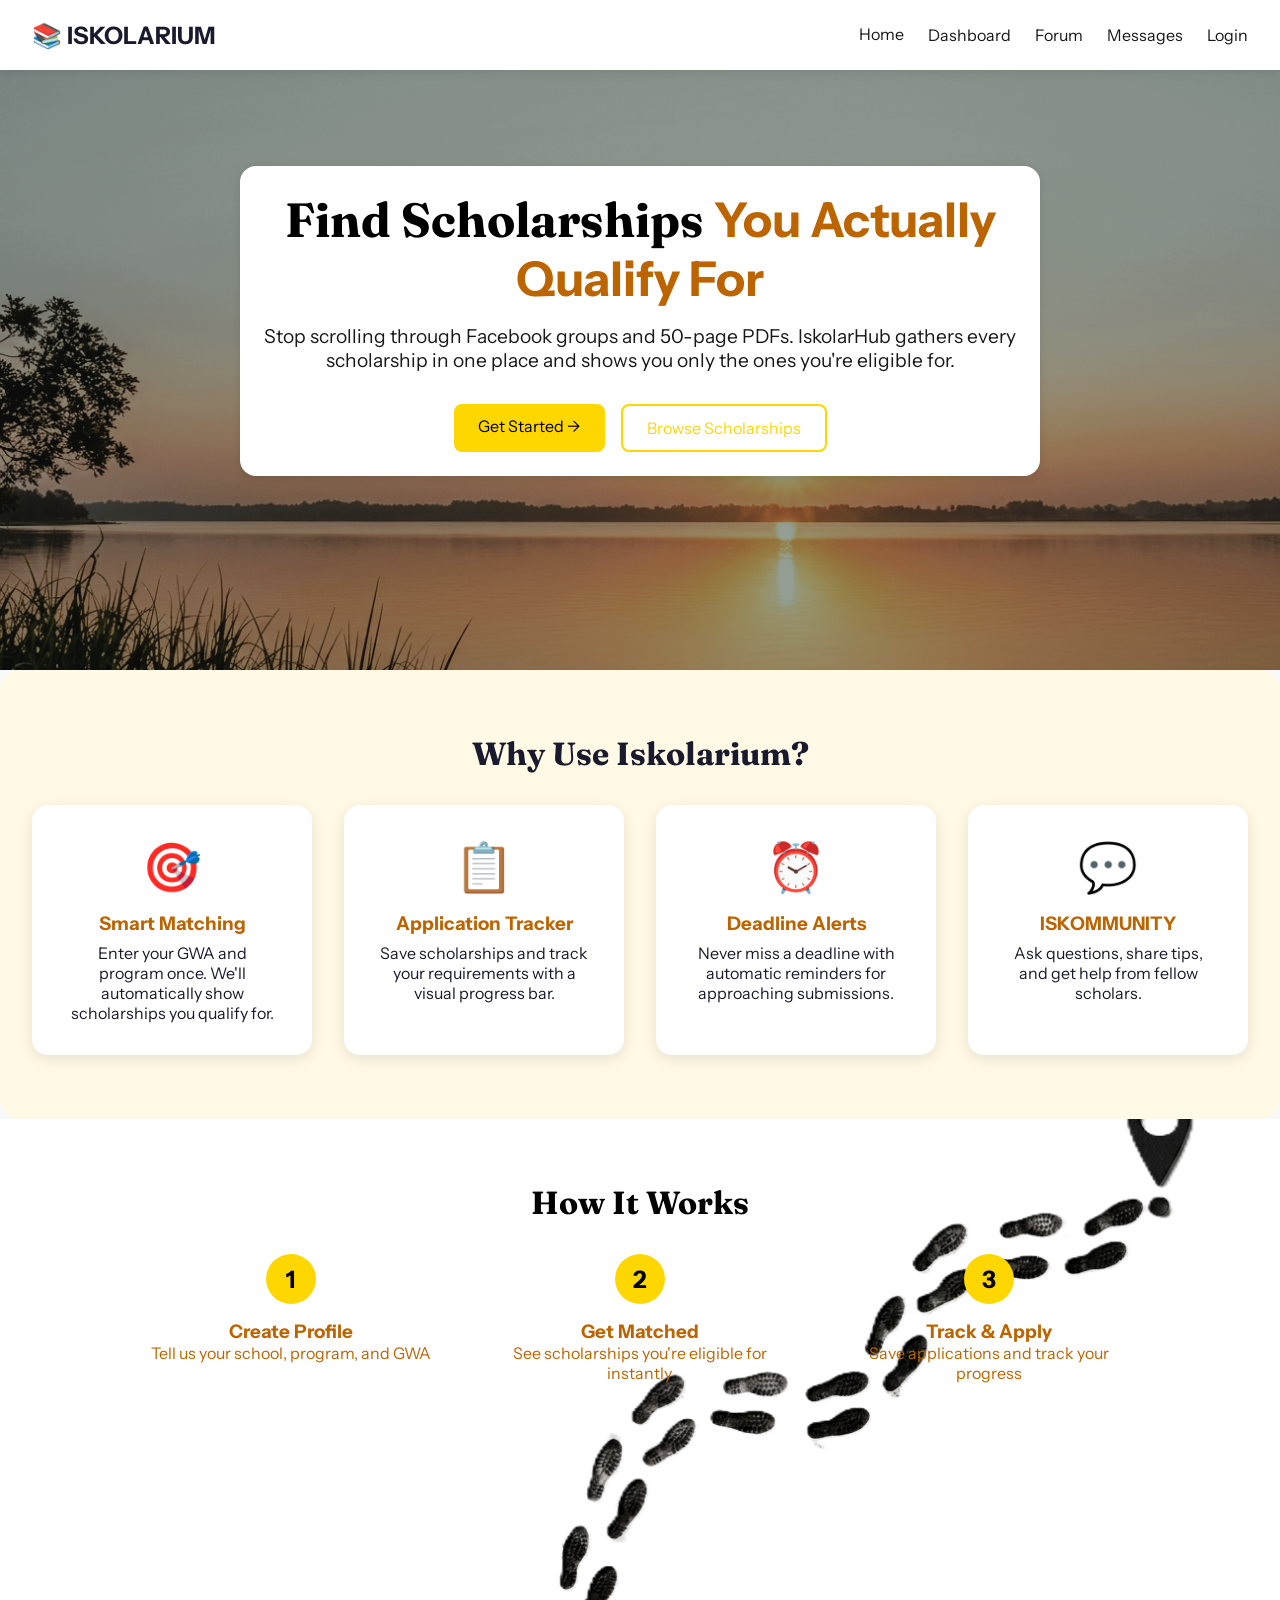
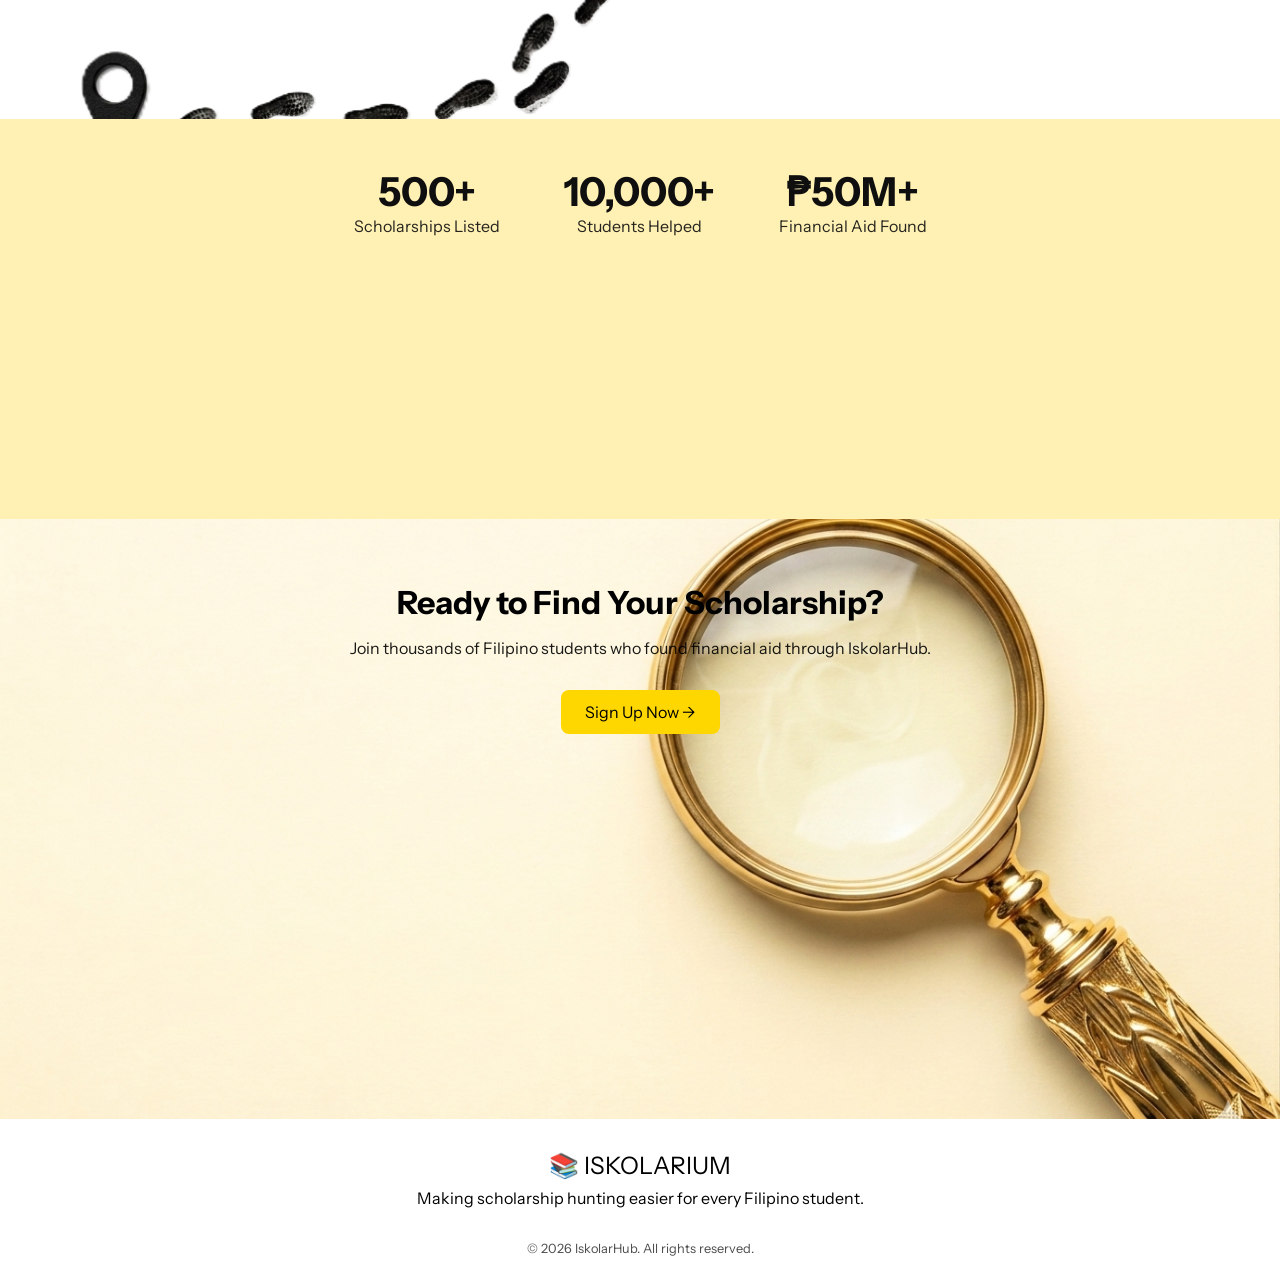
==== index.html @ cd7c4dad "Ready for production" ====
<!DOCTYPE html>
<html lang="en">


<head>
    <meta charset="UTF-8">
    <meta name="viewport" content="width=device-width, initial-scale=1.0, viewport-fit=cover">
    <title>IskolarHub - Find Scholarships You Qualify For</title>
    <link href="https://fonts.googleapis.com/css2?family=Instrument+Sans:wght@400;500;600;700&display=swap" rel="stylesheet">
    <link href="https://fonts.googleapis.com/css2?family=Fraunces:opsz,wght@9..144,400;9..144,700&display=swap" rel="stylesheet">
    <link rel="stylesheet" href="style.css">
    <script src="script.js"></script>
</head>
<body>
    <nav>
        <div class="logo">📚 ISKOLARIUM</div>
        <div class="nav-links">
            <a href="index.html" class="active">Home</a>
            <a href="dashboard.html">Dashboard</a>
            <a href="forum.html">Forum</a>
            <a href="messages.html">Messages</a>
            <a href="login.html" id="loginNavLink">Login</a>
            <span id="userWelcome" style="display:none;"></span>
            <button id="logoutBtn" onclick="logout()" style="display:none;" class="nav-btn">Logout</button>
        </div>
    </nav>

    <!-- Hero Section -->
    <section class="hero">
        <div class="hero-content">
            <h1>Find Scholarships <span class="highlight">You Actually Qualify For</span></h1>
            <p>Stop scrolling through Facebook groups and 50-page PDFs. IskolarHub gathers every scholarship in one place and shows you only the ones you're eligible for.</p>
            <div class="hero-buttons">
                <a href="register.html" class="btn-primary">Get Started →</a>
                <a href="scholarships.html" class="btn-secondary">Browse Scholarships</a>
            </div>
        </div>
    </section>

    <!-- Features Section -->
    <section class="features">
        <h2>Why Use Iskolarium?</h2>
        <div class="features-grid">
            <div class="feature-card">
                <div class="feature-icon">🎯</div>
                <h3>Smart Matching</h3>
                <p>Enter your GWA and program once. We'll automatically show scholarships you qualify for.</p>
            </div>
            <div class="feature-card">
                <div class="feature-icon">📋</div>
                <h3>Application Tracker</h3>
                <p>Save scholarships and track your requirements with a visual progress bar.</p>
            </div>
            <div class="feature-card">
                <div class="feature-icon">⏰</div>
                <h3>Deadline Alerts</h3>
                <p>Never miss a deadline with automatic reminders for approaching submissions.</p>
            </div>
            <div class="feature-card">
                <div class="feature-icon">💬</div>
                <h3>ISKOMMUNITY</h3>
                <p>Ask questions, share tips, and get help from fellow scholars.</p>
            </div>
        </div>
    </section>

    <!-- How It Works -->
    <section class="how-it-works">
        <h2>How It Works</h2>
        <div class="steps">
            <div class="step">
                <div class="step-number">1</div>
                <h3>Create Profile</h3>
                <p>Tell us your school, program, and GWA</p>
            </div>
            <div class="step">
                <div class="step-number">2</div>
                <h3>Get Matched</h3>
                <p>See scholarships you're eligible for instantly</p>
            </div>
            <div class="step">
                <div class="step-number">3</div>
                <h3>Track & Apply</h3>
                <p>Save applications and track your progress</p>
            </div>
        </div>
    </section>

    <!-- Stats Section -->
    <section class="stats">
        <div class="stats-grid">
            <div class="stat">
                <div class="stat-number">500+</div>
                <div class="stat-label">Scholarships Listed</div>
            </div>
            <div class="stat">
                <div class="stat-number">10,000+</div>
                <div class="stat-label">Students Helped</div>
            </div>
            <div class="stat">
                <div class="stat-number">₱50M+</div>
                <div class="stat-label">Financial Aid Found</div>
            </div>
        </div>
    </section>

    <!-- CTA Section -->
    <section class="cta">
        <h2>Ready to Find Your Scholarship?</h2>
        <p>Join thousands of Filipino students who found financial aid through IskolarHub.</p>
        <a href="register.html" class="btn-primary">Sign Up Now →</a>
    </section>

    <footer>
        <div class="footer-content">
            <div class="footer-logo">📚 ISKOLARIUM</div>
            <p>Making scholarship hunting easier for every Filipino student.</p>
        </div>
        <div class="footer-bottom">
            <p>&copy; 2026 IskolarHub. All rights reserved.</p>
        </div>
    </footer>

    <script>
        // Check login status when page loads
        window.onload = function() {
            checkLoginStatusOnPage();
        }
    </script>
    <script src="script.js"></script>
</body>
</html>
---- style.css ----
/*============ initialization=================*/
* {
    font-family: 'Instrument Sans', sans-serif;
}


/* ============================================================
   MOBILE FIXES - 
   ============================================================ */

/* Fix viewport and overflow issues */
html, body {
    width: 100%;
    overflow-x: hidden;
    position: relative;
}

body {
    margin: 0;
    padding: 0;
    min-height: 100vh;
}

/* Prevent horizontal scroll on all elements */
* {
    max-width: 100%;
    box-sizing: border-box;
}

/* Make containers responsive */
.container {
    width: 100%;
    max-width: 1200px;
    margin: 0 auto;
    padding: 0 1rem;
    overflow-x: hidden;
}

/* Make all images responsive */
img, picture, video, canvas, svg {
    display: block;
    max-width: 100%;
    height: auto;
}

/* Mobile navigation fixes */
@media (max-width: 768px) {
    nav {
        flex-direction: column;
        padding: 0.75rem;
        gap: 0.5rem;
    }
    
    .nav-links {
        flex-wrap: wrap;
        justify-content: center;
        gap: 0.75rem;
    }
    
    .nav-links a {
        font-size: 0.9rem;
        padding: 0.4rem 0.6rem;
    }
    
    .hero h1 {
        font-size: 1.8rem;
    }
    
    .hero p {
        font-size: 1rem;
    }
    
    .hero-buttons {
        flex-direction: column;
        gap: 0.75rem;
    }
    
    .hero-buttons a {
        width: 100%;
        text-align: center;
    }
    
    .features-grid {
        grid-template-columns: 1fr;
    }
    
    .steps {
        flex-direction: column;
        align-items: center;
    }
    
    .stats-grid {
        flex-direction: column;
        gap: 1.5rem;
    }
    
    .filter-card input {
        width: 100%;
        margin-right: 0;
    }
    
    .scholarship-card {
        flex-direction: column;
        text-align: center;
    }
    
    .save-btn {
        width: 100%;
        margin-top: 0.5rem;
    }
    
    /* Forum mobile fixes */
    .post-options {
        flex-direction: column;
        align-items: flex-start;
        gap: 0.5rem;
    }
    
    .forum-filter {
        justify-content: center;
    }
    
    /* Messages mobile fixes */
    .messages-container {
        flex-direction: column;
    }
    
    .conversations-sidebar {
        width: 100%;
        border-right: none;
        border-bottom: 1px solid #e0e0e0;
    }
    
    .message {
        max-width: 85%;
    }
    
    /* Dashboard mobile fixes */
    .summary-stats {
        grid-template-columns: 1fr;
    }
    
    .dashboard-header {
        flex-direction: column;
        gap: 0.5rem;
        text-align: center;
    }
    
    /* Modal mobile fixes */
    .modal-content {
        width: 95%;
        margin: 1rem;
    }
}

/* Touch-friendly button sizes */
button, 
.btn-primary, 
.btn-secondary,
.save-btn,
.send-btn,
.nav-btn,
.upvote-btn,
.resolve-btn {
    min-height: 44px;
    touch-action: manipulation;
}

/*===================================================*/
* {
    margin: 0;
    padding: 0;
    box-sizing: border-box;
}

body {
    font-family: -apple-system, BlinkMacSystemFont, 'Segoe UI', Roboto, system-ui, sans-serif;
    background: #f8f9fa;
    color: #1a1a2e;
}

/* ============================================================
   NAVIGATION
   ============================================================ */
nav {
    background: #FFFFFF;
    color: #1a1a2e;
    padding: 1rem 2rem;
    display: flex;
    justify-content: space-between;
    align-items: center;
    position: sticky;
    top: 0;
    z-index: 100;
    box-shadow: 0 2px 10px rgba(0,0,0,0.1);
}

.logo {
    font-size: 1.5rem;
    font-weight: bold;
}

.nav-links {
    display: flex;
    align-items: center;
    gap: 1.5rem;
}

.nav-links a {
    color: rgb(23, 23, 23);
    text-decoration: none;
    padding: 0.5rem 0;
    transition: opacity 0.3s;
}

.nav-links a:hover {
    opacity: 0.8;
}

.nav-links a.active {
    border-bottom: 2px solid white;
}

.nav-btn {
    background: rgba(255,255,255,0.2);
    border: none;
    color: white;
    padding: 0.5rem 1rem;
    border-radius: 8px;
    cursor: pointer;
    font-size: 0.9rem;
}

.nav-btn:hover {
    background: rgba(255,255,255,0.3);
}

#userWelcome {
    color: #ffd700;
    font-size: 0.9rem;
}

/* ============================================================
   BUTTONS
   ============================================================ */
.btn-primary {
    background: #FFD700;
    color: #000000;
    border: none;
    padding: 0.75rem 1.5rem;
    border-radius: 8px;
    font-size: 1rem;
    cursor: pointer;
    text-decoration: none;
    display: inline-block;
    transition: background 0.3s;
}

.btn-primary:hover {
    background: #FFD700;
}

.btn-secondary {
    background: transparent;
    color: #FFD700;
    border: 2px solid #FFD700;
    padding: 0.75rem 1.5rem;
    border-radius: 8px;
    font-size: 1rem;
    cursor: pointer;
    text-decoration: none;
    display: inline-block;
    transition: all 0.3s;
}

.btn-secondary:hover {
    background: #FFD700;
    color: white;
}

/* ============================================================
   HERO SECTION
   ============================================================ */
.hero {
    background-image: url('image/Background_sun.png');
    background-size: cover;
    background-position: center;
    background-repeat: no-repeat;
    color: rgb(0, 0, 0);
    min-height: 600px;  
    padding: 6rem 4rem;
    text-align: center;
}

.hero-content {
    background: white;        
    padding: 1.5rem;          
    border-radius: 16px;      
    box-shadow: 0 2px 8px rgba(0,0,0,0.1);  
    max-width: 800px;
    margin: 0 auto;
}

.hero h1 {
    font-size: 3rem;
    margin-bottom: 1rem;
    font-family: 'Fraunces';
}

.hero .highlight {
    color: #bc6400;
}

.hero p {
    font-size: 1.2rem;
    opacity: 0.9;
    margin-bottom: 2rem;
}

.hero-buttons {
    display: flex;
    gap: 1rem;
    justify-content: center;
}

/* ============================================================
   FEATURES SECTION
   ============================================================ */
.features {
    background: #FFF9E6;
    border-radius: 20px;
    padding: 4rem 2rem;
    min-height: 400px;
    margin: 0 auto;
    text-align: center;
}

.features h2 {
    font-size: 2rem;
    font-family: 'Fraunces';
    margin-bottom: 2rem;
    color: #1a1a2e;
}

.features-grid {
    display: grid;
    grid-template-columns: repeat(auto-fit, minmax(250px, 1fr));
    gap: 2rem;
}

.feature-card {
    background: white;
    padding: 2rem;
    border-radius: 16px;
    box-shadow: 0 4px 15px rgba(0,0,0,0.1);
    transition: transform 0.3s;
}

.feature-card:hover {
    transform: translateY(-5px);
}

.feature-icon {
    font-size: 3rem;
    margin-bottom: 1rem;
}

.feature-card h3 {
    margin-bottom: 0.5rem;
    color: #bc6400;
}

/* ============================================================
   HOW IT WORKS
   ============================================================ */
.how-it-works {
    background-image: url('image/footstep_background.png');
    background-size: cover;
    background-position: center;
    background-repeat: no-repeat;
    color: rgb(0, 0, 0);
    padding: 4rem 2rem;
    min-height: 600px;
    text-align: center;
}

.how-it-works h2 {
    font-size: 2rem;
    margin-bottom: 2rem;
    font-family: 'Fraunces';
}

.how-it-works h3, .how-it-works p {
    color: #bc6400;
}

.steps {
    display: flex;
    justify-content: center;
    gap: 3rem;
    flex-wrap: wrap;
    max-width: 1000px;
    margin: 0 auto;
}

.step {
    text-align: center;
    flex: 1;
    min-width: 200px;
}

.step-number {
    background: #FFD700;
    color: rgb(0, 0, 0);
    width: 50px;
    height: 50px;
    border-radius: 50%;
    display: flex;
    align-items: center;
    justify-content: center;
    font-size: 1.5rem;
    font-weight: bold;
    margin: 0 auto 1rem;
}

/* ============================================================
   STATS SECTION
   ============================================================ */
.stats {
    background: #FFF0B3;
    color: rgb(15, 15, 15);
    min-height: 400px;
    padding: 3rem 2rem;
}

.stats-grid {
    display: flex;
    justify-content: center;
    gap: 4rem;
    flex-wrap: wrap;
    max-width: 1000px;
    margin: 0 auto;
}

.stat {
    text-align: center;
}

.stat-number {
    font-size: 2.5rem;
    font-weight: bold;
}

.stat-label {
    opacity: 0.9;
}

/* ============================================================
   CTA SECTION
   ============================================================ */
.cta {
    background-image: url('image/magnifying_glass_background.png');
    background-size: cover;
    background-position: center;
    background-repeat: no-repeat;
    color: rgb(0, 0, 0);
    min-height: 600px;
    padding: 4rem 2rem;
    text-align: center;
}

.cta h2 {
    font-size: 2rem;
    margin-bottom: 1rem;
}

.cta p {
    margin-bottom: 2rem;
    opacity: 0.9;
}

/* ============================================================
   FOOTER
   ============================================================ */
footer {
    background: #ffffff;
    color: rgb(0, 0, 0);
    padding: 2rem;
    text-align: center;
}

.footer-logo {
    font-size: 1.5rem;
    margin-bottom: 0.5rem;
}

.footer-bottom {
    margin-top: 1rem;
    padding-top: 1rem;
    border-top: 1px solid rgba(255,255,255,0.1);
    font-size: 0.8rem;
    opacity: 0.7;
}

/* ============================================================
   CONTAINER & PAGE HEADER
   ============================================================ */
.container {
    max-width: 1200px;
    margin: 2rem auto;
    padding: 0 1rem;
}

.page-header {
    text-align: center;
    margin-bottom: 2rem;
}

.page-header h1 {
    color: #bc6400;
    font-size: 2rem;
}

/* ============================================================
   DASHBOARD STYLES
   ============================================================ */
body#dashboard-page {
    background: #FFF0B3;
    background: linear-gradient(160deg,rgba(255, 240, 179, 1) 0%, rgba(255, 240, 179, 1) 33%, rgba(255, 249, 230, 1) 66%, rgba(255, 255, 255, 1) 100%);
    background-size: cover;
    background-position: center;
    background-attachment: fixed;
}
.summary-stats {
    display: grid;
    grid-template-columns: repeat(auto-fit, minmax(200px, 1fr));
    gap: 1.5rem;
    margin-bottom: 2rem;
}

.summary-card {
    background: white;
    padding: 1.5rem;
    border-radius: 16px;
    text-align: center;
    box-shadow: 0 2px 8px rgba(0,0,0,0.1);
}

.summary-number {
    font-size: 2rem;
    font-weight: bold;
    color: #bc6400;
}

.summary-label {
    color: #666;
    margin-top: 0.5rem;
}

.dashboard-card {
    background: white;
    padding: 1.5rem;
    border-radius: 16px;
    margin-bottom: 1rem;
    box-shadow: 0 2px 8px rgba(0,0,0,0.1);
}

.dashboard-header {
    display: flex;
    justify-content: space-between;
    align-items: center;
    margin-bottom: 1rem;
}

.dashboard-title {
    font-size: 1.2rem;
    color: #1a1a2e;
}

.dashboard-status {
    padding: 0.25rem 0.75rem;
    border-radius: 20px;
    font-size: 0.8rem;
}

.status-progress {
    background: #fff3cd;
    color: #856404;
}

.status-completed {
    background: #d4edda;
    color: #155724;
}

.progress-bar {
    background: #e0e0e0;
    border-radius: 10px;
    height: 20px;
    overflow: hidden;
    margin: 1rem 0;
}

.progress-fill {
    background: #bc6400;
    height: 100%;
    width: 0%;
    transition: width 0.3s;
    border-radius: 10px;
}

.checklist {
    margin-top: 1rem;
}

.checklist-item {
    padding: 0.75rem;
    margin: 0.5rem 0;
    background: #f8f9fa;
    border-radius: 8px;
    display: flex;
    align-items: center;
    gap: 0.75rem;
}

.checklist-item input {
    width: 20px;
    height: 20px;
    cursor: pointer;
}

.checklist-item label {
    cursor: pointer;
    flex: 1;
}

.checklist-item.completed label {
    text-decoration: line-through;
    color: #888;
}

.empty-state {
    text-align: center;
    padding: 4rem;
    background: white;
    border-radius: 16px;
}

.empty-icon {
    font-size: 4rem;
    margin-bottom: 1rem;
}

/* ============================================================
   FORUM STYLES
   ============================================================ */
body#forum-page {
    background: #FFF0B3;
    background: linear-gradient(160deg,rgba(255, 240, 179, 1) 0%, rgba(255, 240, 179, 1) 33%, rgba(255, 249, 230, 1) 66%, rgba(255, 255, 255, 1) 100%);
    background-size: cover;
    background-position: center;
    background-attachment: fixed;
}

   .create-post-card {
    background: white;
    padding: 1.5rem;
    border-radius: 16px;
    margin-bottom: 2rem;
    box-shadow: 0 2px 8px rgba(0,0,0,0.1);
}

.create-post-card textarea {
    width: 100%;
    padding: 1rem;
    border: 1px solid #ddd;
    border-radius: 12px;
    font-family: inherit;
    resize: vertical;
    margin-bottom: 1rem;
}

.post-options {
    display: flex;
    justify-content: space-between;
    align-items: center;
}

.checkbox-label {
    display: flex;
    align-items: center;
    gap: 0.5rem;
    cursor: pointer;
}

.forum-filter {
    display: flex;
    gap: 0.5rem;
    margin-bottom: 1.5rem;
    flex-wrap: wrap;
}

.forum-filter button {
    padding: 0.5rem 1rem;
    border: none;
    border-radius: 20px;
    cursor: pointer;
    background: #e0e0e0;
    transition: all 0.3s;
}

.forum-filter .filter-active {
    background: #bc6400;
    color: white;
}

.post-card {
    background: white;
    padding: 1.5rem;
    border-radius: 16px;
    margin-bottom: 1rem;
    box-shadow: 0 1px 4px rgba(0,0,0,0.1);
}

.post-header {
    display: flex;
    justify-content: space-between;
    align-items: center;
    margin-bottom: 1rem;
}

.post-author {
    display: flex;
    align-items: center;
    gap: 0.5rem;
}

.post-author.anonymous {
    color: #888;
    font-style: italic;
}

.post-badge {
    padding: 0.2rem 0.5rem;
    border-radius: 12px;
    font-size: 0.7rem;
    background: #27ae60;
    color: white;
}

.post-content {
    margin-bottom: 1rem;
    line-height: 1.5;
}

.post-actions {
    display: flex;
    gap: 1rem;
    align-items: center;
}

.upvote-btn {
    background: none;
    border: none;
    cursor: pointer;
    font-size: 1rem;
    padding: 0.25rem 0.5rem;
    border-radius: 20px;
    transition: background 0.3s;
}

.upvote-btn:hover {
    background: #f0f0f0;
}

.resolve-btn {
    background: #27ae60;
    color: white;
    border: none;
    padding: 0.25rem 0.75rem;
    border-radius: 20px;
    cursor: pointer;
}

.resolved-badge {
    color: #27ae60;
    font-size: 0.8rem;
}

.comments-section {
    margin-top: 1rem;
    padding-top: 1rem;
    border-top: 1px solid #eee;
}

.comment {
    padding: 0.75rem;
    background: #f8f9fa;
    border-radius: 8px;
    margin-top: 0.5rem;
}

.comment-header {
    font-size: 0.8rem;
    color: #666;
    margin-bottom: 0.25rem;
}

/* ============================================================
   MESSAGES STYLES
   ============================================================ */
body#messages-page {
    background: #FFF9E6 ;
    background: radial-gradient(circle, rgba(255, 249, 230, 1) 0%, rgba(255, 240, 179, 1) 50%, rgba(255, 239, 174, 1) 57%, rgba(255, 232, 121, 1) 93%, rgba(255, 226, 76, 1) 97%, rgba(255, 215, 0, 1) 100%);
    background-size: cover;
    background-position: center;
    background-attachment: fixed;
}
   .messages-container {
    display: flex;
    gap: 1rem;
    background: white;
    border-radius: 16px;
    overflow: hidden;
    box-shadow: 0 2px 8px rgba(0,0,0,0.1);
    min-height: 500px;
}

.conversations-sidebar {
    width: 300px;
    border-right: 1px solid #e0e0e0;
    background: #f8f9fa;
}

.conversations-header {
    display: flex;
    justify-content: space-between;
    align-items: center;
    padding: 1rem;
    border-bottom: 1px solid #e0e0e0;
}

.new-msg-btn {
    background: #bc6400;
    color: white;
    border: none;
    padding: 0.25rem 0.75rem;
    border-radius: 8px;
    cursor: pointer;
}

.conversations-list {
    max-height: 500px;
    overflow-y: auto;
}

.conversation-item {
    padding: 1rem;
    border-bottom: 1px solid #e0e0e0;
    cursor: pointer;
    transition: background 0.3s;
}

.conversation-item:hover {
    background: #f0f0f0;
}

.conversation-item.active {
    background: #e8e8e8;
}

.conversation-name {
    font-weight: 600;
}

.conversation-preview {
    font-size: 0.8rem;
    color: #666;
    margin-top: 0.25rem;
}

.message-area {
    flex: 1;
    display: flex;
    flex-direction: column;
}

.no-conversation {
    display: flex;
    flex-direction: column;
    align-items: center;
    justify-content: center;
    height: 100%;
    min-height: 400px;
    text-align: center;
    color: #888;
}

.conversation-header {
    padding: 1rem;
    border-bottom: 1px solid #e0e0e0;
    background: #f8f9fa;
}

.messages-list {
    flex: 1;
    padding: 1rem;
    overflow-y: auto;
    max-height: 400px;
    display: flex;
    flex-direction: column;
    gap: 1rem;
}

.message {
    max-width: 70%;
    padding: 0.75rem;
    border-radius: 12px;
}

.message-sent {
    align-self: flex-end;
    background: #8B0000;
    color: white;
}

.message-received {
    align-self: flex-start;
    background: #f0f0f0;
}

.message-anonymous {
    font-size: 0.7rem;
    opacity: 0.7;
    margin-top: 0.25rem;
}

.message-input-area {
    padding: 1rem;
    border-top: 1px solid #e0e0e0;
}

.message-input-area textarea {
    width: 100%;
    padding: 0.75rem;
    border: 1px solid #ddd;
    border-radius: 8px;
    font-family: inherit;
    resize: vertical;
}

.message-options {
    display: flex;
    justify-content: space-between;
    align-items: center;
    margin-top: 0.5rem;
}

.send-btn {
    background: #bc6400;
    color: white;
    border: none;
    padding: 0.5rem 1.5rem;
    border-radius: 8px;
    cursor: pointer;
}

/* ============================================================
   MODAL
   ============================================================ */
.modal {
    position: fixed;
    top: 0;
    left: 0;
    width: 100%;
    height: 100%;
    background: rgba(0,0,0,0.5);
    display: flex;
    align-items: center;
    justify-content: center;
    z-index: 1000;
}

.modal-content {
    background: white;
    border-radius: 16px;
    width: 400px;
    max-width: 90%;
}

.modal-header {
    display: flex;
    justify-content: space-between;
    align-items: center;
    padding: 1rem;
    border-bottom: 1px solid #e0e0e0;
}

.close-btn {
    background: none;
    border: none;
    font-size: 1.5rem;
    cursor: pointer;
}

.modal-body {
    padding: 1rem;
}

.modal-body input {
    width: 100%;
    padding: 0.75rem;
    border: 1px solid #ddd;
    border-radius: 8px;
    margin: 0.5rem 0;
}

.search-results {
    max-height: 200px;
    overflow-y: auto;
}

.search-result-item {
    padding: 0.75rem;
    border-bottom: 1px
}
/* ============================================================
   LOGIN PAGE SPECIFIC STYLES
   ============================================================ */

body#login-page {
    background: #FFF0B3;
    background: linear-gradient(160deg, rgba(255, 240, 179, 1) 0%, rgba(255, 240, 179, 1) 33%, rgba(188, 100, 0, 1) 100%);
    min-height: 100vh;
    display: flex;
    flex-direction: column;
}

/* Make nav transparent for login page */
body#login-page nav {
    background: rgba(255,255,255,0.95);
    backdrop-filter: blur(10px);
    box-shadow: 0 2px 10px rgba(0,0,0,0.05);
}

body#login-page .logo {
    color: #bc6400;
}

body#login-page .nav-links a {
    color: #333;
}

body#login-page .nav-links a:hover {
    color: #bc6400;
}

/* Login wrapper */
.login-wrapper {
    flex: 1;
    display: flex;
    align-items: center;
    justify-content: center;
    padding: 2rem;
}

/* Login Card */
.login-card {
    background: white;
    border-radius: 24px;
    padding: 2.5rem;
    width: 100%;
    max-width: 450px;
    box-shadow: 0 20px 40px rgba(0,0,0,0.15);
    animation: fadeInUp 0.5s ease;
}

@keyframes fadeInUp {
    from {
        opacity: 0;
        transform: translateY(30px);
    }
    to {
        opacity: 1;
        transform: translateY(0);
    }
}

/* Header */
.login-header {
    text-align: center;
    margin-bottom: 2rem;
}

.login-icon {
    font-size: 3rem;
    margin-bottom: 1rem;
}

.login-header h2 {
    color: #1a1a2e;
    font-size: 1.8rem;
    margin-bottom: 0.5rem;
}

.login-header p {
    color: #666;
    font-size: 0.9rem;
}

/* Input Groups */
.input-group {
    margin-bottom: 1.5rem;
}

.input-group label {
    display: block;
    margin-bottom: 0.5rem;
    font-weight: 500;
    color: #333;
}

.input-group input {
    width: 100%;
    padding: 1rem;
    border: 2px solid #e0e0e0;
    border-radius: 12px;
    font-size: 1rem;
    transition: all 0.3s;
    font-family: 'Instrument Sans', sans-serif;
    box-sizing: border-box;
}

.input-group input:focus {
    outline: none;
    border-color: #bc6400;
    box-shadow: 0 0 0 3px rgba(102,126,234,0.1);
}

/* Login Button */
.login-btn {
    width: 100%;
    padding: 1rem;
    background: radial-gradient(circle,rgba(255, 215, 0, 1) 0%, rgba(188, 100, 0, 1) 100%);
    color: white;
    border: none;
    border-radius: 12px;
    font-size: 1rem;
    font-weight: 600;
    cursor: pointer;
    transition: transform 0.2s, box-shadow 0.2s;
}

.login-btn:hover {
    transform: translateY(-2px);
    box-shadow: 0 8px 20px rgba(102,126,234,0.4);
}

/* Register Link */
.register-link {
    text-align: center;
    margin-top: 1.5rem;
    padding-top: 1.5rem;
    border-top: 1px solid #e0e0e0;
}

.register-link a {
    color: #667eea;
    text-decoration: none;
    font-weight: 600;
}

.register-link a:hover {
    text-decoration: underline;
}

/* Mobile Responsive */
@media (max-width: 768px) {
    .login-card {
        padding: 1.5rem;
    }
    
    .login-header h2 {
        font-size: 1.5rem;
    }
    
    .input-group input {
        padding: 0.8rem;
    }
}
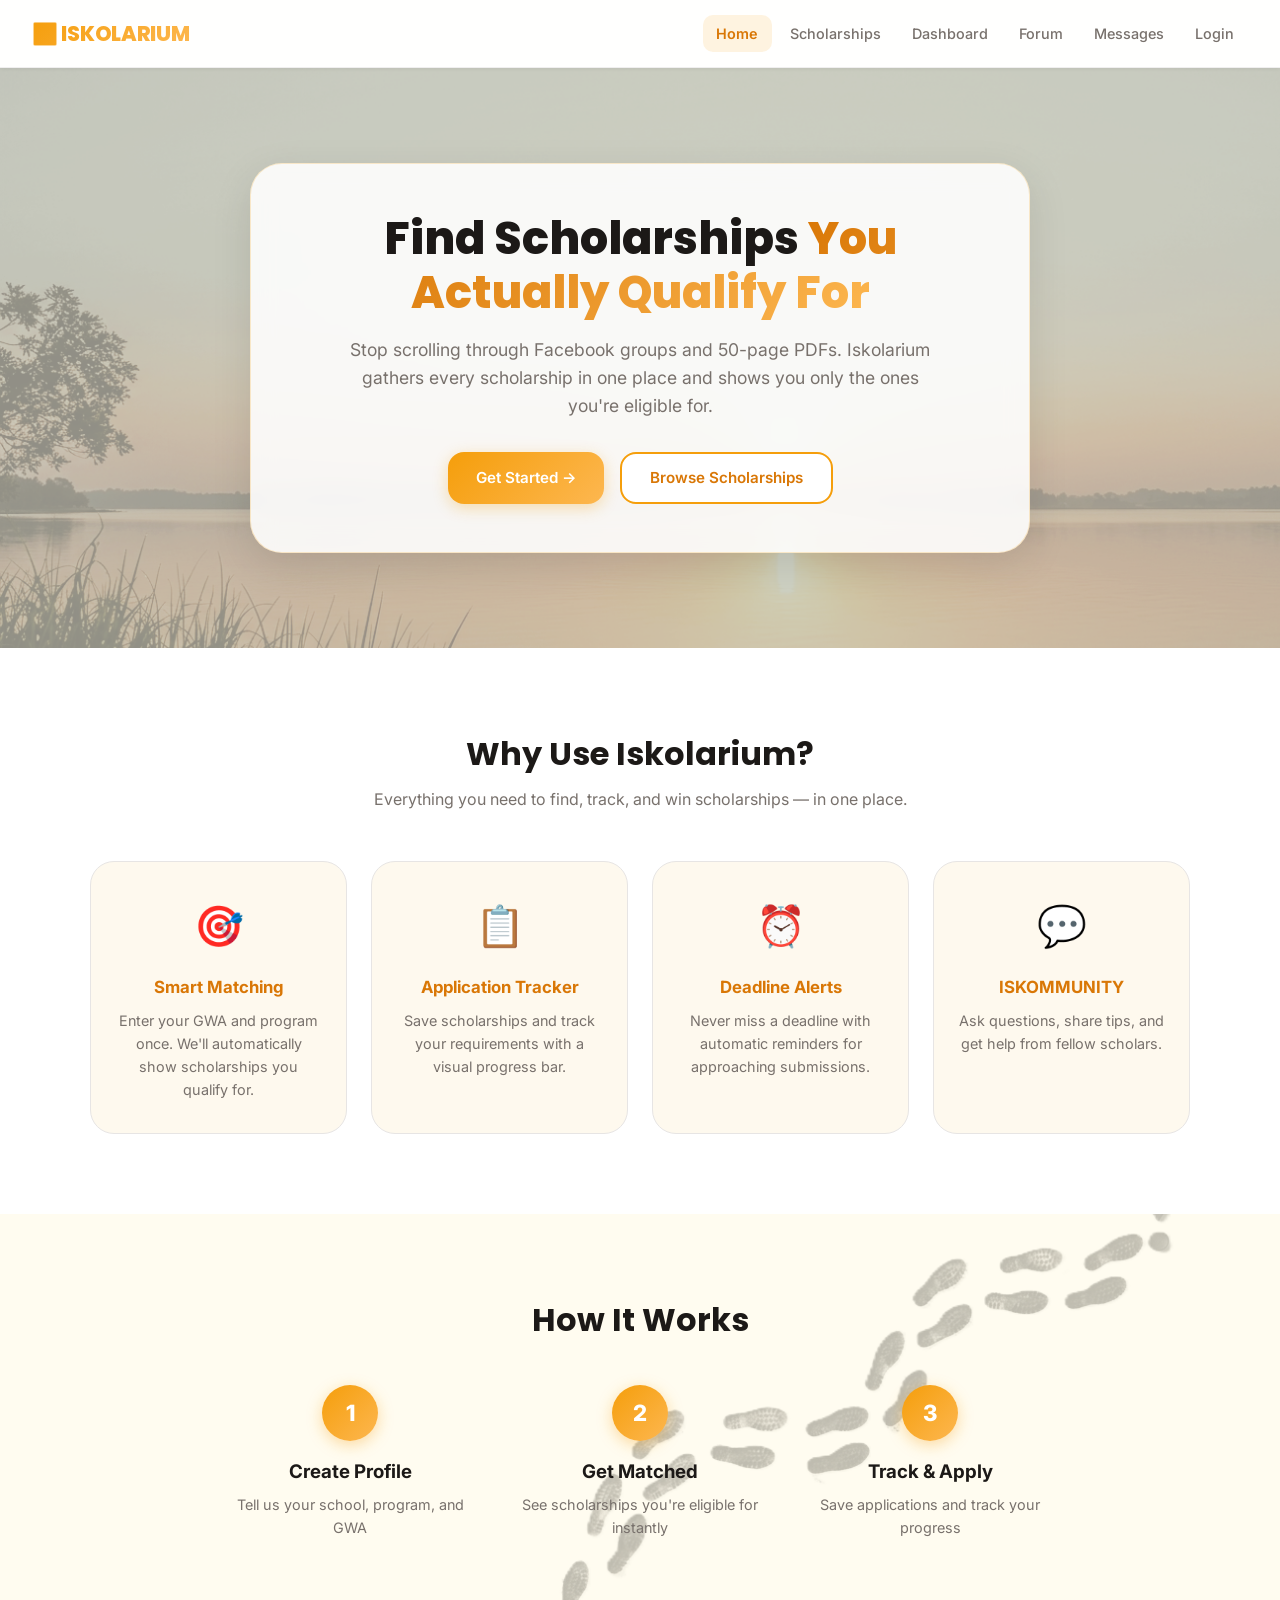
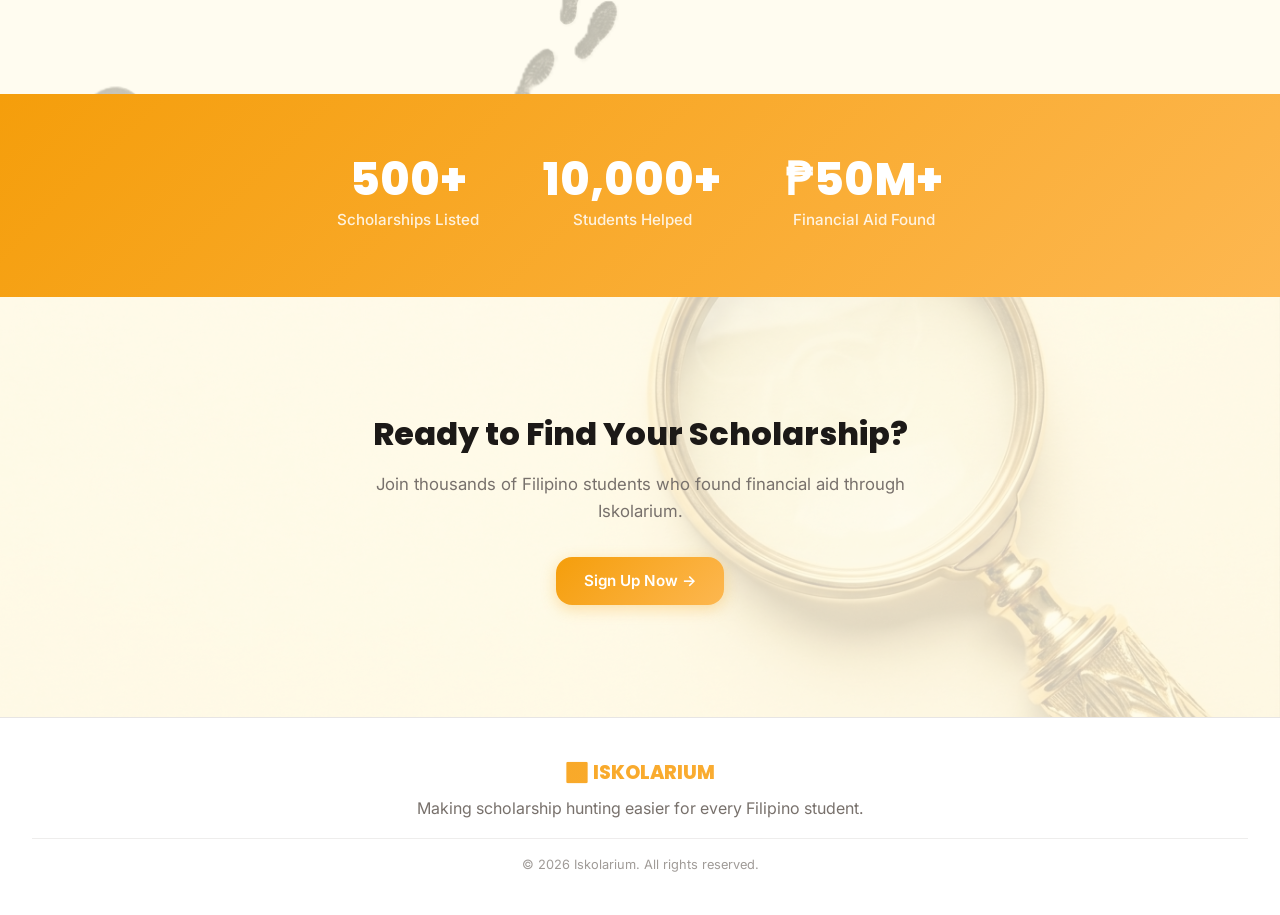
==== commit 94123efd: "revisions only" ====
--- a/index.html
+++ b/index.html
@@ -1,132 +1,131 @@
 <!DOCTYPE html>
 <html lang="en">
-
-
 <head>
-    <meta charset="UTF-8">
-    <meta name="viewport" content="width=device-width, initial-scale=1.0, viewport-fit=cover">
-    <title>IskolarHub - Find Scholarships You Qualify For</title>
-    <link href="https://fonts.googleapis.com/css2?family=Instrument+Sans:wght@400;500;600;700&display=swap" rel="stylesheet">
-    <link href="https://fonts.googleapis.com/css2?family=Fraunces:opsz,wght@9..144,400;9..144,700&display=swap" rel="stylesheet">
-    <link rel="stylesheet" href="style.css">
-    <script src="script.js"></script>
+  <meta charset="UTF-8">
+  <meta name="viewport" content="width=device-width, initial-scale=1.0, viewport-fit=cover">
+  <meta name="description" content="Iskolarium — Find scholarships you actually qualify for. Smart matching for Filipino students.">
+  <title>Iskolarium – Find Scholarships You Qualify For</title>
+  <link rel="preconnect" href="https://fonts.googleapis.com">
+  <link href="https://fonts.googleapis.com/css2?family=Inter:wght@300;400;500;600;700&family=Poppins:wght@600;700;800&display=swap" rel="stylesheet">
+  <link rel="stylesheet" href="style.css">
 </head>
 <body>
-    <nav>
-        <div class="logo">📚 ISKOLARIUM</div>
-        <div class="nav-links">
-            <a href="index.html" class="active">Home</a>
-            <a href="dashboard.html">Dashboard</a>
-            <a href="forum.html">Forum</a>
-            <a href="messages.html">Messages</a>
-            <a href="login.html" id="loginNavLink">Login</a>
-            <span id="userWelcome" style="display:none;"></span>
-            <button id="logoutBtn" onclick="logout()" style="display:none;" class="nav-btn">Logout</button>
-        </div>
-    </nav>
 
-    <!-- Hero Section -->
-    <section class="hero">
-        <div class="hero-content">
-            <h1>Find Scholarships <span class="highlight">You Actually Qualify For</span></h1>
-            <p>Stop scrolling through Facebook groups and 50-page PDFs. IskolarHub gathers every scholarship in one place and shows you only the ones you're eligible for.</p>
-            <div class="hero-buttons">
-                <a href="register.html" class="btn-primary">Get Started →</a>
-                <a href="scholarships.html" class="btn-secondary">Browse Scholarships</a>
-            </div>
-        </div>
-    </section>
+  <!-- NAV -->
+  <nav>
+    <div class="logo">🌅 ISKOLARIUM</div>
+    <div class="nav-links">
+      <a href="index.html" class="active">Home</a>
+      <a href="scholarships.html">Scholarships</a>
+      <a href="dashboard.html">Dashboard</a>
+      <a href="forum.html">Forum</a>
+      <a href="messages.html">Messages</a>
+      <a href="login.html" id="loginNavLink">Login</a>
+      <span id="userWelcome" style="display:none;"></span>
+      <button id="logoutBtn" onclick="logout()" style="display:none;" class="nav-btn">Logout</button>
+    </div>
+  </nav>
 
-    <!-- Features Section -->
-    <section class="features">
-        <h2>Why Use Iskolarium?</h2>
-        <div class="features-grid">
-            <div class="feature-card">
-                <div class="feature-icon">🎯</div>
-                <h3>Smart Matching</h3>
-                <p>Enter your GWA and program once. We'll automatically show scholarships you qualify for.</p>
-            </div>
-            <div class="feature-card">
-                <div class="feature-icon">📋</div>
-                <h3>Application Tracker</h3>
-                <p>Save scholarships and track your requirements with a visual progress bar.</p>
-            </div>
-            <div class="feature-card">
-                <div class="feature-icon">⏰</div>
-                <h3>Deadline Alerts</h3>
-                <p>Never miss a deadline with automatic reminders for approaching submissions.</p>
-            </div>
-            <div class="feature-card">
-                <div class="feature-icon">💬</div>
-                <h3>ISKOMMUNITY</h3>
-                <p>Ask questions, share tips, and get help from fellow scholars.</p>
-            </div>
-        </div>
-    </section>
+  <!-- HERO -->
+  <section class="hero">
+    <div class="hero-content">
+      <h1>Find Scholarships <span class="highlight">You Actually Qualify For</span></h1>
+      <p>Stop scrolling through Facebook groups and 50-page PDFs. Iskolarium gathers every scholarship in one place and shows you only the ones you're eligible for.</p>
+      <div class="hero-buttons">
+        <a href="register.html" class="btn-primary">Get Started →</a>
+        <a href="scholarships.html" class="btn-secondary">Browse Scholarships</a>
+      </div>
+    </div>
+  </section>
 
-    <!-- How It Works -->
-    <section class="how-it-works">
-        <h2>How It Works</h2>
-        <div class="steps">
-            <div class="step">
-                <div class="step-number">1</div>
-                <h3>Create Profile</h3>
-                <p>Tell us your school, program, and GWA</p>
-            </div>
-            <div class="step">
-                <div class="step-number">2</div>
-                <h3>Get Matched</h3>
-                <p>See scholarships you're eligible for instantly</p>
-            </div>
-            <div class="step">
-                <div class="step-number">3</div>
-                <h3>Track & Apply</h3>
-                <p>Save applications and track your progress</p>
-            </div>
-        </div>
-    </section>
+  <!-- FEATURES -->
+  <section class="features">
+    <h2>Why Use Iskolarium?</h2>
+    <p>Everything you need to find, track, and win scholarships — in one place.</p>
+    <div class="features-grid">
+      <div class="feature-card">
+        <span class="feature-icon">🎯</span>
+        <h3>Smart Matching</h3>
+        <p>Enter your GWA and program once. We'll automatically show scholarships you qualify for.</p>
+      </div>
+      <div class="feature-card">
+        <span class="feature-icon">📋</span>
+        <h3>Application Tracker</h3>
+        <p>Save scholarships and track your requirements with a visual progress bar.</p>
+      </div>
+      <div class="feature-card">
+        <span class="feature-icon">⏰</span>
+        <h3>Deadline Alerts</h3>
+        <p>Never miss a deadline with automatic reminders for approaching submissions.</p>
+      </div>
+      <div class="feature-card">
+        <span class="feature-icon">💬</span>
+        <h3>ISKOMMUNITY</h3>
+        <p>Ask questions, share tips, and get help from fellow scholars.</p>
+      </div>
+    </div>
+  </section>
 
-    <!-- Stats Section -->
-    <section class="stats">
-        <div class="stats-grid">
-            <div class="stat">
-                <div class="stat-number">500+</div>
-                <div class="stat-label">Scholarships Listed</div>
-            </div>
-            <div class="stat">
-                <div class="stat-number">10,000+</div>
-                <div class="stat-label">Students Helped</div>
-            </div>
-            <div class="stat">
-                <div class="stat-number">₱50M+</div>
-                <div class="stat-label">Financial Aid Found</div>
-            </div>
-        </div>
-    </section>
+  <!-- HOW IT WORKS -->
+  <section class="how-it-works">
+    <h2>How It Works</h2>
+    <div class="steps">
+      <div class="step">
+        <div class="step-number">1</div>
+        <h3>Create Profile</h3>
+        <p>Tell us your school, program, and GWA</p>
+      </div>
+      <div class="step">
+        <div class="step-number">2</div>
+        <h3>Get Matched</h3>
+        <p>See scholarships you're eligible for instantly</p>
+      </div>
+      <div class="step">
+        <div class="step-number">3</div>
+        <h3>Track &amp; Apply</h3>
+        <p>Save applications and track your progress</p>
+      </div>
+    </div>
+  </section>
 
-    <!-- CTA Section -->
-    <section class="cta">
-        <h2>Ready to Find Your Scholarship?</h2>
-        <p>Join thousands of Filipino students who found financial aid through IskolarHub.</p>
-        <a href="register.html" class="btn-primary">Sign Up Now →</a>
-    </section>
+  <!-- STATS -->
+  <section class="stats">
+    <div class="stats-grid">
+      <div class="stat">
+        <div class="stat-number">500+</div>
+        <div class="stat-label">Scholarships Listed</div>
+      </div>
+      <div class="stat">
+        <div class="stat-number">10,000+</div>
+        <div class="stat-label">Students Helped</div>
+      </div>
+      <div class="stat">
+        <div class="stat-number">₱50M+</div>
+        <div class="stat-label">Financial Aid Found</div>
+      </div>
+    </div>
+  </section>
 
-    <footer>
-        <div class="footer-content">
-            <div class="footer-logo">📚 ISKOLARIUM</div>
-            <p>Making scholarship hunting easier for every Filipino student.</p>
-        </div>
-        <div class="footer-bottom">
-            <p>&copy; 2026 IskolarHub. All rights reserved.</p>
-        </div>
-    </footer>
+  <!-- CTA -->
+  <section class="cta">
+    <div class="cta-inner">
+      <h2>Ready to Find Your Scholarship?</h2>
+      <p>Join thousands of Filipino students who found financial aid through Iskolarium.</p>
+      <a href="register.html" class="btn-primary">Sign Up Now →</a>
+    </div>
+  </section>
 
-    <script>
-        // Check login status when page loads
-        window.onload = function() {
-            checkLoginStatusOnPage();
-        }
-    </script>
-    <script src="script.js"></script>
+  <footer>
+    <div class="footer-logo">🌅 ISKOLARIUM</div>
+    <p>Making scholarship hunting easier for every Filipino student.</p>
+    <div class="footer-bottom">
+      <p>&copy; 2026 Iskolarium. All rights reserved.</p>
+    </div>
+  </footer>
+
+  <script src="script.js"></script>
+  <script>
+    window.onload = function() { checkLoginStatusOnPage(); }
+  </script>
 </body>
 </html>
--- a/style.css
+++ b/style.css
@@ -1,1190 +1,1751 @@
-/*============ initialization=================*/
-* {
-    font-family: 'Instrument Sans', sans-serif;
-}
-
-
 /* ============================================================
-   MOBILE FIXES - 
+   ISKOLARIUM DESIGN SYSTEM
+   Theme: Hope · Resilience · Strength
    ============================================================ */
 
-/* Fix viewport and overflow issues */
+@import url('https://fonts.googleapis.com/css2?family=Inter:wght@300;400;500;600;700&family=Poppins:wght@600;700;800&display=swap');
+
+/* ── DESIGN TOKENS ── */
+:root {
+  /* Colors */
+  --sunrise:    #FDB750;
+  --gold:       #F59E0B;
+  --gold-dark:  #D97706;
+  --sky:        #38BDF8;
+  --sky-light:  #BAE6FD;
+  --sage:       #4ADE80;
+  --sage-light: #BBF7D0;
+  --cream:      #FFFBEB;
+  --cream2:     #FEF9EE;
+  --white:      #FFFFFF;
+  --text:       #1C1917;
+  --text-muted: #78716C;
+  --border:     #E7E5E4;
+  --border-focus: rgba(245,158,11,0.4);
+
+  /* Shadows */
+  --shadow-sm:  0 1px 4px rgba(0,0,0,0.06);
+  --shadow-md:  0 4px 20px rgba(0,0,0,0.08);
+  --shadow-lg:  0 12px 40px rgba(0,0,0,0.10);
+  --shadow-gold: 0 8px 30px rgba(245,158,11,0.25);
+
+  /* Radii */
+  --r-sm: 10px;
+  --r-md: 16px;
+  --r-lg: 24px;
+  --r-xl: 32px;
+
+  /* Transitions */
+  --t: all 0.3s ease;
+  --t-bounce: all 0.4s cubic-bezier(0.34,1.56,0.64,1);
+}
+
+/* ── RESET ── */
+*, *::before, *::after {
+  box-sizing: border-box;
+  margin: 0;
+  padding: 0;
+}
+
 html, body {
+  width: 100%;
+  overflow-x: hidden;
+}
+
+body {
+  font-family: 'Inter', system-ui, sans-serif;
+  background: var(--cream2);
+  color: var(--text);
+  min-height: 100vh;
+  line-height: 1.6;
+  -webkit-font-smoothing: antialiased;
+}
+
+img, video, svg { display: block; max-width: 100%; }
+
+/* ── NAVIGATION ── */
+nav {
+  background: rgba(255,255,255,0.92);
+  backdrop-filter: blur(16px);
+  -webkit-backdrop-filter: blur(16px);
+  border-bottom: 1px solid rgba(231,229,228,0.6);
+  padding: 0 2rem;
+  height: 68px;
+  display: flex;
+  align-items: center;
+  justify-content: space-between;
+  position: sticky;
+  top: 0;
+  z-index: 500;
+  box-shadow: var(--shadow-sm);
+}
+
+.logo {
+  font-family: 'Poppins', sans-serif;
+  font-size: 1.3rem;
+  font-weight: 800;
+  background: linear-gradient(135deg, var(--gold), var(--sunrise));
+  -webkit-background-clip: text;
+  -webkit-text-fill-color: transparent;
+  background-clip: text;
+  letter-spacing: -0.3px;
+}
+
+.nav-links {
+  display: flex;
+  align-items: center;
+  gap: 0.25rem;
+}
+
+.nav-links a {
+  color: var(--text-muted);
+  text-decoration: none;
+  font-size: 0.9rem;
+  font-weight: 500;
+  padding: 0.45rem 0.85rem;
+  border-radius: var(--r-sm);
+  transition: var(--t);
+}
+
+.nav-links a:hover {
+  color: var(--text);
+  background: rgba(245,158,11,0.08);
+}
+
+.nav-links a.active {
+  color: var(--gold-dark);
+  background: rgba(245,158,11,0.12);
+  font-weight: 600;
+}
+
+#userWelcome {
+  font-size: 0.875rem;
+  font-weight: 600;
+  color: var(--gold-dark);
+  padding: 0.45rem 0.85rem;
+  background: rgba(245,158,11,0.1);
+  border-radius: var(--r-sm);
+}
+
+.nav-btn {
+  background: linear-gradient(135deg, var(--gold), var(--sunrise));
+  color: white;
+  border: none;
+  padding: 0.5rem 1.1rem;
+  border-radius: var(--r-sm);
+  font-size: 0.875rem;
+  font-weight: 600;
+  cursor: pointer;
+  transition: var(--t);
+  box-shadow: 0 2px 8px rgba(245,158,11,0.3);
+}
+
+.nav-btn:hover {
+  transform: translateY(-2px);
+  box-shadow: var(--shadow-gold);
+}
+
+/* ── BUTTONS ── */
+.btn-primary {
+  display: inline-flex;
+  align-items: center;
+  gap: 0.5rem;
+  background: linear-gradient(135deg, var(--gold), var(--sunrise));
+  color: white;
+  border: none;
+  padding: 0.75rem 1.75rem;
+  border-radius: var(--r-md);
+  font-size: 0.95rem;
+  font-weight: 600;
+  font-family: 'Inter', sans-serif;
+  cursor: pointer;
+  text-decoration: none;
+  transition: var(--t);
+  box-shadow: 0 4px 15px rgba(245,158,11,0.3);
+}
+
+.btn-primary:hover {
+  transform: translateY(-3px);
+  box-shadow: var(--shadow-gold);
+}
+
+.btn-primary:active { transform: translateY(-1px); }
+
+.btn-secondary {
+  display: inline-flex;
+  align-items: center;
+  gap: 0.5rem;
+  background: white;
+  color: var(--gold-dark);
+  border: 2px solid var(--gold);
+  padding: 0.73rem 1.75rem;
+  border-radius: var(--r-md);
+  font-size: 0.95rem;
+  font-weight: 600;
+  font-family: 'Inter', sans-serif;
+  cursor: pointer;
+  text-decoration: none;
+  transition: var(--t);
+}
+
+.btn-secondary:hover {
+  background: var(--gold);
+  color: white;
+  transform: translateY(-2px);
+  box-shadow: 0 4px 15px rgba(245,158,11,0.3);
+}
+
+/* ── CONTAINER ── */
+.container {
+  max-width: 1200px;
+  margin: 0 auto;
+  padding: 2rem 1.5rem;
+}
+
+/* ── PAGE HEADER ── */
+.page-header {
+  text-align: center;
+  margin-bottom: 2.5rem;
+}
+
+.page-header h1 {
+  font-family: 'Poppins', sans-serif;
+  font-size: 2rem;
+  font-weight: 800;
+  background: linear-gradient(135deg, var(--gold-dark), var(--gold));
+  -webkit-background-clip: text;
+  -webkit-text-fill-color: transparent;
+  background-clip: text;
+  margin-bottom: 0.5rem;
+}
+
+.page-header p {
+  color: var(--text-muted);
+  font-size: 1rem;
+}
+
+/* ── CARDS ── */
+.card {
+  background: white;
+  border-radius: var(--r-lg);
+  padding: 1.75rem;
+  box-shadow: var(--shadow-md);
+  border: 1px solid rgba(231,229,228,0.5);
+  transition: var(--t);
+}
+
+.card:hover {
+  transform: translateY(-4px);
+  box-shadow: var(--shadow-lg);
+}
+
+/* ── MESSAGE BOX ── */
+.message-box {
+  margin-top: 1rem;
+  padding: 1rem;
+  border-radius: var(--r-sm);
+  text-align: center;
+  font-weight: 500;
+  font-size: 0.9rem;
+  display: none;
+}
+
+.message-box.success {
+  display: block;
+  background: #DCFCE7;
+  color: #166534;
+  border: 1.5px solid #86EFAC;
+}
+
+.message-box.error {
+  display: block;
+  background: #FEE2E2;
+  color: #991B1B;
+  border: 1.5px solid #FCA5A5;
+}
+
+/* ── ANIMATIONS ── */
+@keyframes fadeInUp {
+  from { opacity: 0; transform: translateY(30px); }
+  to   { opacity: 1; transform: translateY(0); }
+}
+
+@keyframes fadeIn {
+  from { opacity: 0; }
+  to   { opacity: 1; }
+}
+
+@keyframes float {
+  0%, 100% { transform: translateY(0); }
+  50%       { transform: translateY(-8px); }
+}
+
+@keyframes pulse-glow {
+  0%, 100% { box-shadow: 0 4px 15px rgba(245,158,11,0.3); }
+  50%       { box-shadow: 0 4px 30px rgba(245,158,11,0.6); }
+}
+
+/* ── HERO ── */
+.hero {
+  background-image: url('image/Background_sun.png');
+  background-size: cover;
+  background-position: center;
+  min-height: 580px;
+  display: flex;
+  align-items: center;
+  justify-content: center;
+  padding: 5rem 2rem;
+  text-align: center;
+  position: relative;
+}
+
+.hero::before {
+  content: '';
+  position: absolute;
+  inset: 0;
+  background: rgba(255,251,235,0.55);
+}
+
+.hero-content {
+  position: relative;
+  background: rgba(255,255,255,0.88);
+  backdrop-filter: blur(12px);
+  border: 1px solid rgba(245,158,11,0.2);
+  padding: 3rem 2.5rem;
+  border-radius: var(--r-xl);
+  max-width: 780px;
+  margin: 0 auto;
+  box-shadow: var(--shadow-lg);
+  animation: fadeInUp 0.7s ease;
+}
+
+.hero h1 {
+  font-family: 'Poppins', sans-serif;
+  font-size: 2.8rem;
+  font-weight: 800;
+  color: var(--text);
+  margin-bottom: 1rem;
+  line-height: 1.2;
+}
+
+.hero .highlight {
+  background: linear-gradient(135deg, var(--gold-dark), var(--sunrise));
+  -webkit-background-clip: text;
+  -webkit-text-fill-color: transparent;
+  background-clip: text;
+}
+
+.hero p {
+  font-size: 1.1rem;
+  color: var(--text-muted);
+  margin-bottom: 2rem;
+  max-width: 580px;
+  margin-left: auto;
+  margin-right: auto;
+}
+
+.hero-buttons {
+  display: flex;
+  gap: 1rem;
+  justify-content: center;
+  flex-wrap: wrap;
+}
+
+/* ── FEATURES ── */
+.features {
+  background: white;
+  padding: 5rem 2rem;
+  text-align: center;
+}
+
+.features h2 {
+  font-family: 'Poppins', sans-serif;
+  font-size: 2rem;
+  font-weight: 700;
+  color: var(--text);
+  margin-bottom: 0.5rem;
+}
+
+.features > p { color: var(--text-muted); margin-bottom: 3rem; }
+
+.features-grid {
+  display: grid;
+  grid-template-columns: repeat(auto-fit, minmax(230px, 1fr));
+  gap: 1.5rem;
+  max-width: 1100px;
+  margin: 0 auto;
+}
+
+.feature-card {
+  background: var(--cream2);
+  padding: 2rem 1.5rem;
+  border-radius: var(--r-lg);
+  border: 1px solid var(--border);
+  transition: var(--t);
+  text-align: center;
+}
+
+.feature-card:hover {
+  transform: translateY(-6px);
+  border-color: var(--gold);
+  box-shadow: 0 8px 30px rgba(245,158,11,0.15);
+}
+
+.feature-icon {
+  font-size: 2.5rem;
+  margin-bottom: 1rem;
+  display: block;
+  animation: float 4s ease-in-out infinite;
+}
+
+.feature-card h3 {
+  font-size: 1.05rem;
+  font-weight: 700;
+  color: var(--gold-dark);
+  margin-bottom: 0.5rem;
+}
+
+.feature-card p {
+  font-size: 0.9rem;
+  color: var(--text-muted);
+  line-height: 1.6;
+}
+
+/* ── HOW IT WORKS ── */
+.how-it-works {
+  background-image: url('image/footstep_background.png');
+  background-size: cover;
+  background-position: center;
+  position: relative;
+  padding: 5rem 2rem;
+  min-height: 480px;
+  text-align: center;
+}
+
+.how-it-works::before {
+  content: '';
+  position: absolute;
+  inset: 0;
+  background: rgba(255,251,235,0.75);
+}
+
+.how-it-works > * { position: relative; }
+
+.how-it-works h2 {
+  font-family: 'Poppins', sans-serif;
+  font-size: 2rem;
+  font-weight: 700;
+  color: var(--text);
+  margin-bottom: 2.5rem;
+}
+
+.steps {
+  display: flex;
+  justify-content: center;
+  gap: 2.5rem;
+  flex-wrap: wrap;
+  max-width: 900px;
+  margin: 0 auto;
+}
+
+.step {
+  flex: 1;
+  min-width: 180px;
+  max-width: 250px;
+  text-align: center;
+}
+
+.step-number {
+  background: linear-gradient(135deg, var(--gold), var(--sunrise));
+  color: white;
+  width: 56px;
+  height: 56px;
+  border-radius: 50%;
+  display: flex;
+  align-items: center;
+  justify-content: center;
+  font-size: 1.4rem;
+  font-weight: 800;
+  margin: 0 auto 1rem;
+  box-shadow: 0 4px 15px rgba(245,158,11,0.35);
+}
+
+.step h3 { font-weight: 700; color: var(--text); margin-bottom: 0.4rem; }
+.step p  { font-size: 0.9rem; color: var(--text-muted); }
+
+/* ── STATS ── */
+.stats {
+  background: linear-gradient(135deg, var(--gold) 0%, var(--sunrise) 100%);
+  padding: 4rem 2rem;
+}
+
+.stats-grid {
+  display: flex;
+  justify-content: center;
+  gap: 4rem;
+  flex-wrap: wrap;
+  max-width: 900px;
+  margin: 0 auto;
+}
+
+.stat { text-align: center; }
+
+.stat-number {
+  font-family: 'Poppins', sans-serif;
+  font-size: 2.8rem;
+  font-weight: 800;
+  color: white;
+  line-height: 1;
+  margin-bottom: 0.35rem;
+}
+
+.stat-label {
+  font-size: 0.95rem;
+  color: rgba(255,255,255,0.85);
+  font-weight: 500;
+}
+
+/* ── CTA ── */
+.cta {
+  background-image: url('image/magnifying_glass_background.png');
+  background-size: cover;
+  background-position: center;
+  position: relative;
+  min-height: 420px;
+  padding: 5rem 2rem;
+  text-align: center;
+  display: flex;
+  align-items: center;
+  justify-content: center;
+}
+
+.cta::before {
+  content: '';
+  position: absolute;
+  inset: 0;
+  background: rgba(255,251,235,0.78);
+}
+
+.cta > * { position: relative; }
+
+.cta-inner { max-width: 600px; margin: 0 auto; }
+
+.cta h2 {
+  font-family: 'Poppins', sans-serif;
+  font-size: 2rem;
+  font-weight: 800;
+  color: var(--text);
+  margin-bottom: 0.75rem;
+}
+
+.cta p { color: var(--text-muted); margin-bottom: 2rem; font-size: 1.05rem; }
+
+/* ── FOOTER ── */
+footer {
+  background: white;
+  border-top: 1px solid var(--border);
+  padding: 2.5rem 2rem;
+  text-align: center;
+  color: var(--text-muted);
+}
+
+.footer-logo {
+  font-family: 'Poppins', sans-serif;
+  font-size: 1.2rem;
+  font-weight: 800;
+  background: linear-gradient(135deg, var(--gold), var(--sunrise));
+  -webkit-background-clip: text;
+  -webkit-text-fill-color: transparent;
+  background-clip: text;
+  margin-bottom: 0.5rem;
+}
+
+.footer-bottom {
+  margin-top: 1rem;
+  padding-top: 1rem;
+  border-top: 1px solid var(--border);
+  font-size: 0.8rem;
+  opacity: 0.7;
+}
+
+/* ── SCHOLARSHIPS PAGE ── */
+body#scholarships-page {
+  background: linear-gradient(160deg, #FFFBEB 0%, #FEF9EE 60%, #F0FAFA 100%);
+  background-attachment: fixed;
+}
+
+.filter-card {
+  background: white;
+  border-radius: var(--r-lg);
+  padding: 1.75rem 2rem;
+  margin-bottom: 2rem;
+  box-shadow: var(--shadow-md);
+  border: 1px solid var(--border);
+  display: flex;
+  flex-wrap: wrap;
+  align-items: flex-end;
+  gap: 1rem;
+}
+
+.filter-card h2 {
+  width: 100%;
+  font-family: 'Poppins', sans-serif;
+  font-size: 1.2rem;
+  font-weight: 700;
+  color: var(--gold-dark);
+  margin-bottom: 0.25rem;
+}
+
+.filter-card input {
+  flex: 1;
+  min-width: 150px;
+  padding: 0.75rem 1rem;
+  border: 2px solid var(--border);
+  border-radius: var(--r-sm);
+  font-size: 0.9rem;
+  font-family: 'Inter', sans-serif;
+  transition: var(--t);
+  background: var(--cream2);
+  color: var(--text);
+}
+
+.filter-card input:focus {
+  outline: none;
+  border-color: var(--gold);
+  box-shadow: 0 0 0 4px var(--border-focus);
+  background: white;
+  transform: translateY(-1px);
+}
+
+.filter-card button {
+  background: linear-gradient(135deg, var(--gold), var(--sunrise));
+  color: white;
+  border: none;
+  padding: 0.75rem 1.5rem;
+  border-radius: var(--r-sm);
+  font-size: 0.95rem;
+  font-weight: 600;
+  cursor: pointer;
+  transition: var(--t);
+  white-space: nowrap;
+}
+
+.filter-card button:hover {
+  transform: translateY(-2px);
+  box-shadow: var(--shadow-gold);
+}
+
+/* Scholarship card (dynamically generated) */
+.scholarship-card {
+  background: white;
+  border-radius: var(--r-lg);
+  padding: 1.5rem;
+  margin-bottom: 1.25rem;
+  box-shadow: var(--shadow-md);
+  border: 1px solid rgba(231,229,228,0.5);
+  display: flex;
+  align-items: flex-start;
+  gap: 1.25rem;
+  transition: var(--t);
+  position: relative;
+  overflow: hidden;
+}
+
+.scholarship-card::before {
+  content: '';
+  position: absolute;
+  left: 0;
+  top: 0;
+  bottom: 0;
+  width: 4px;
+  background: linear-gradient(180deg, var(--gold), var(--sunrise));
+  border-radius: 4px 0 0 4px;
+}
+
+.scholarship-card:hover {
+  transform: translateY(-5px);
+  box-shadow: 0 16px 45px rgba(245,158,11,0.15);
+  border-color: rgba(245,158,11,0.25);
+}
+
+.scholarship-card h3 {
+  font-size: 1.05rem;
+  font-weight: 700;
+  color: var(--text);
+  margin-bottom: 0.3rem;
+}
+
+.scholarship-card p {
+  font-size: 0.88rem;
+  color: var(--text-muted);
+  margin-bottom: 0.3rem;
+  line-height: 1.5;
+}
+
+.scholarship-card .save-btn {
+  background: linear-gradient(135deg, var(--gold), var(--sunrise));
+  color: white;
+  border: none;
+  padding: 0.55rem 1.1rem;
+  border-radius: var(--r-sm);
+  font-size: 0.85rem;
+  font-weight: 600;
+  cursor: pointer;
+  transition: var(--t);
+  white-space: nowrap;
+  flex-shrink: 0;
+  align-self: center;
+  margin-left: auto;
+}
+
+.scholarship-card .save-btn:hover {
+  transform: translateY(-2px);
+  box-shadow: 0 4px 15px rgba(245,158,11,0.4);
+}
+
+.grid-container {
+  display: grid;
+  grid-template-columns: repeat(auto-fill, minmax(300px, 1fr));
+  gap: 1.25rem;
+}
+
+/* ── DASHBOARD PAGE ── */
+body#dashboard-page {
+  background: linear-gradient(160deg, #FFFBEB 0%, #FEF9EE 55%, #F0FAFA 100%);
+  background-attachment: fixed;
+}
+
+.summary-stats {
+  display: grid;
+  grid-template-columns: repeat(auto-fit, minmax(180px, 1fr));
+  gap: 1.25rem;
+  margin-bottom: 2rem;
+}
+
+.summary-card {
+  background: white;
+  padding: 1.75rem 1.5rem;
+  border-radius: var(--r-lg);
+  text-align: center;
+  box-shadow: var(--shadow-md);
+  border: 1px solid var(--border);
+  transition: var(--t);
+}
+
+.summary-card:hover { transform: translateY(-3px); box-shadow: var(--shadow-lg); }
+
+.summary-number {
+  font-family: 'Poppins', sans-serif;
+  font-size: 2.2rem;
+  font-weight: 800;
+  background: linear-gradient(135deg, var(--gold-dark), var(--gold));
+  -webkit-background-clip: text;
+  -webkit-text-fill-color: transparent;
+  background-clip: text;
+  line-height: 1;
+  margin-bottom: 0.4rem;
+}
+
+.summary-label {
+  font-size: 0.82rem;
+  color: var(--text-muted);
+  font-weight: 500;
+}
+
+.dashboard-header {
+  display: flex;
+  justify-content: flex-end;
+  align-items: center;
+  margin-bottom: 1rem;
+}
+
+.dashboard-card {
+  background: white;
+  border-radius: var(--r-lg);
+  padding: 1.5rem;
+  margin-bottom: 1.25rem;
+  box-shadow: var(--shadow-md);
+  border: 1px solid var(--border);
+}
+
+.dashboard-title {
+  font-size: 1rem;
+  font-weight: 700;
+  color: var(--text);
+}
+
+.dashboard-status {
+  padding: 0.25rem 0.7rem;
+  border-radius: 20px;
+  font-size: 0.78rem;
+  font-weight: 600;
+}
+
+.status-progress  { background: #FEF3C7; color: #92400E; }
+.status-completed { background: #D1FAE5; color: #065F46; }
+
+.progress-bar {
+  background: var(--border);
+  border-radius: 10px;
+  height: 10px;
+  overflow: hidden;
+  margin: 1rem 0;
+}
+
+.progress-fill {
+  background: linear-gradient(90deg, var(--gold), var(--sunrise));
+  height: 100%;
+  width: 0%;
+  transition: width 0.6s ease;
+  border-radius: 10px;
+}
+
+.checklist-item {
+  padding: 0.65rem 0.9rem;
+  margin: 0.4rem 0;
+  background: var(--cream2);
+  border-radius: var(--r-sm);
+  display: flex;
+  align-items: center;
+  gap: 0.7rem;
+  transition: var(--t);
+  border: 1px solid transparent;
+}
+
+.checklist-item:hover { border-color: var(--gold); }
+
+.checklist-item input { width: 18px; height: 18px; cursor: pointer; accent-color: var(--gold); }
+.checklist-item label { cursor: pointer; flex: 1; font-size: 0.9rem; }
+.checklist-item.completed label { text-decoration: line-through; color: #aaa; }
+
+.empty-state {
+  text-align: center;
+  padding: 4rem 2rem;
+  background: white;
+  border-radius: var(--r-xl);
+  box-shadow: var(--shadow-md);
+  border: 1px solid var(--border);
+}
+
+.empty-icon { font-size: 4rem; margin-bottom: 1rem; animation: float 3s ease-in-out infinite; }
+.empty-state h3 { font-size: 1.3rem; font-weight: 700; color: var(--text); margin-bottom: 0.5rem; }
+.empty-state p  { color: var(--text-muted); margin-bottom: 1.5rem; }
+
+/* ── FORUM PAGE ── */
+body#forum-page {
+  background: linear-gradient(160deg, #FFFBEB 0%, #FEF9EE 55%, #F0FAFA 100%);
+  background-attachment: fixed;
+}
+
+.create-post-card {
+  background: white;
+  padding: 1.75rem;
+  border-radius: var(--r-lg);
+  margin-bottom: 1.75rem;
+  box-shadow: var(--shadow-md);
+  border: 1px solid var(--border);
+}
+
+.create-post-card h3 {
+  font-size: 1rem;
+  font-weight: 700;
+  color: var(--text);
+  margin-bottom: 0.85rem;
+}
+
+.create-post-card textarea {
+  width: 100%;
+  padding: 0.9rem 1rem;
+  border: 2px solid var(--border);
+  border-radius: var(--r-sm);
+  font-family: 'Inter', sans-serif;
+  font-size: 0.9rem;
+  resize: vertical;
+  transition: var(--t);
+  color: var(--text);
+  background: var(--cream2);
+}
+
+.create-post-card textarea:focus {
+  outline: none;
+  border-color: var(--gold);
+  box-shadow: 0 0 0 4px var(--border-focus);
+  background: white;
+}
+
+.post-options {
+  display: flex;
+  justify-content: space-between;
+  align-items: center;
+  margin-top: 0.85rem;
+  flex-wrap: wrap;
+  gap: 0.75rem;
+}
+
+.checkbox-label {
+  display: flex;
+  align-items: center;
+  gap: 0.5rem;
+  cursor: pointer;
+  font-size: 0.88rem;
+  color: var(--text-muted);
+  font-weight: 500;
+}
+
+.checkbox-label input { accent-color: var(--gold); width: 16px; height: 16px; }
+
+.forum-filter {
+  display: flex;
+  gap: 0.5rem;
+  margin-bottom: 1.5rem;
+  flex-wrap: wrap;
+}
+
+.forum-filter button {
+  padding: 0.45rem 1rem;
+  border: 2px solid var(--border);
+  border-radius: 20px;
+  cursor: pointer;
+  background: white;
+  font-size: 0.85rem;
+  font-weight: 500;
+  color: var(--text-muted);
+  transition: var(--t);
+}
+
+.forum-filter button:hover {
+  border-color: var(--gold);
+  color: var(--gold-dark);
+}
+
+.forum-filter .filter-active,
+.forum-filter .filter-btn.filter-active {
+  background: linear-gradient(135deg, var(--gold), var(--sunrise));
+  border-color: transparent;
+  color: white;
+  font-weight: 600;
+}
+
+.post-card {
+  background: white;
+  padding: 1.5rem;
+  border-radius: var(--r-lg);
+  margin-bottom: 1rem;
+  box-shadow: var(--shadow-sm);
+  border: 1px solid var(--border);
+  transition: var(--t);
+}
+
+.post-card:hover { box-shadow: var(--shadow-md); transform: translateY(-2px); }
+
+.post-header {
+  display: flex;
+  justify-content: space-between;
+  align-items: center;
+  margin-bottom: 0.85rem;
+}
+
+.post-author { display: flex; align-items: center; gap: 0.5rem; font-weight: 600; font-size: 0.9rem; }
+.post-author.anonymous { color: var(--text-muted); font-style: italic; font-weight: 400; }
+
+.post-badge {
+  padding: 0.2rem 0.6rem;
+  border-radius: 12px;
+  font-size: 0.72rem;
+  font-weight: 700;
+  background: linear-gradient(135deg, #4ADE80, #22C55E);
+  color: white;
+}
+
+.post-content { margin-bottom: 1rem; line-height: 1.6; font-size: 0.92rem; color: var(--text); }
+
+.post-actions { display: flex; gap: 0.75rem; align-items: center; }
+
+.upvote-btn {
+  background: none;
+  border: 1.5px solid var(--border);
+  cursor: pointer;
+  font-size: 0.85rem;
+  padding: 0.3rem 0.75rem;
+  border-radius: 20px;
+  transition: var(--t);
+  color: var(--text-muted);
+  font-weight: 500;
+}
+
+.upvote-btn:hover {
+  background: rgba(245,158,11,0.08);
+  border-color: var(--gold);
+  color: var(--gold-dark);
+}
+
+.resolve-btn {
+  background: linear-gradient(135deg, #4ADE80, #22C55E);
+  color: white;
+  border: none;
+  padding: 0.3rem 0.85rem;
+  border-radius: 20px;
+  cursor: pointer;
+  font-size: 0.82rem;
+  font-weight: 600;
+  transition: var(--t);
+}
+
+.resolve-btn:hover { transform: translateY(-2px); box-shadow: 0 4px 12px rgba(74,222,128,0.4); }
+
+.resolved-badge { color: #22C55E; font-size: 0.82rem; font-weight: 600; }
+
+.comments-section { margin-top: 1rem; padding-top: 1rem; border-top: 1px solid var(--border); }
+
+.comment {
+  padding: 0.65rem 0.85rem;
+  background: var(--cream2);
+  border-radius: var(--r-sm);
+  margin-top: 0.5rem;
+  border-left: 3px solid var(--gold);
+}
+
+.comment-header { font-size: 0.78rem; color: var(--text-muted); margin-bottom: 0.25rem; }
+
+.loading-state { text-align: center; padding: 3rem; color: var(--text-muted); }
+
+/* ── MESSAGES PAGE ── */
+body#messages-page {
+  background: #f0f2f5;
+  background-attachment: fixed;
+}
+
+.messages-container {
+  display: flex;
+  gap: 0;
+  background: white;
+  border-radius: 12px;
+  overflow: hidden;
+  box-shadow: 0 2px 12px rgba(0,0,0,0.08);
+  border: 1px solid #e4e6eb;
+  min-height: 600px;
+  max-height: 85vh;
+}
+
+.conversations-sidebar {
+  width: 360px;
+  border-right: 1px solid #e4e6eb;
+  background: white;
+  flex-shrink: 0;
+  display: flex;
+  flex-direction: column;
+}
+
+.conversations-header {
+  display: flex;
+  justify-content: space-between;
+  align-items: center;
+  padding: 1rem 1.25rem;
+  border-bottom: 1px solid #e4e6eb;
+  background: white;
+}
+
+.conversations-header h3 { 
+  font-size: 1.5rem;
+  font-weight: 700;
+  color: #050505;
+  font-family: 'Inter', sans-serif;
+}
+
+.new-msg-btn {
+  background: white;
+  color: #0084ff;
+  border: none;
+  padding: 0.5rem;
+  border-radius: 50%;
+  font-size: 1.2rem;
+  font-weight: 600;
+  cursor: pointer;
+  transition: background 0.2s ease;
+  width: 36px;
+  height: 36px;
+  display: flex;
+  align-items: center;
+  justify-content: center;
+}
+
+.new-msg-btn:hover { 
+  background: #f0f2f5;
+}
+
+.conversations-list { 
+  flex: 1;
+  overflow-y: auto;
+  background: white;
+}
+
+.conversation-item {
+  padding: 0.75rem 1rem;
+  cursor: pointer;
+  transition: background 0.15s ease;
+  display: flex;
+  align-items: center;
+  gap: 12px;
+  border: none;
+}
+
+.conversation-item:hover { 
+  background: #f2f3f5;
+}
+
+.conversation-item.active { 
+  background: #e7f3ff;
+}
+
+.conversation-avatar {
+  width: 56px;
+  height: 56px;
+  border-radius: 50%;
+  background: linear-gradient(135deg, #667eea, #764ba2);
+  color: white;
+  display: flex;
+  align-items: center;
+  justify-content: center;
+  font-weight: 600;
+  font-size: 1.25rem;
+  flex-shrink: 0;
+}
+
+.conversation-info {
+  flex: 1;
+  min-width: 0;
+}
+
+.conversation-name { 
+  font-weight: 600;
+  font-size: 0.9375rem;
+  color: #050505;
+  margin-bottom: 2px;
+}
+
+.conversation-preview { 
+  font-size: 0.8125rem;
+  color: #65676b;
+  white-space: nowrap;
+  overflow: hidden;
+  text-overflow: ellipsis;
+}
+
+.message-area { 
+  flex: 1;
+  display: flex;
+  flex-direction: column;
+  min-width: 0;
+  background: white;
+}
+
+.no-conversation {
+  display: flex;
+  flex-direction: column;
+  align-items: center;
+  justify-content: center;
+  height: 100%;
+  min-height: 400px;
+  text-align: center;
+  color: #65676b;
+  gap: 0.75rem;
+  background: white;
+}
+
+.no-conversation .empty-icon {
+  font-size: 4rem;
+  margin-bottom: 0.5rem;
+}
+
+.no-conversation h3 { 
+  font-size: 1.25rem;
+  font-weight: 600;
+  color: #050505;
+}
+
+.no-conversation p  { 
+  font-size: 0.9375rem;
+  color: #65676b;
+}
+
+.conversation-header {
+  padding: 0.875rem 1.25rem;
+  border-bottom: 1px solid #e4e6eb;
+  background: white;
+  display: flex;
+  align-items: center;
+  gap: 12px;
+  box-shadow: 0 1px 2px rgba(0,0,0,0.04);
+}
+
+.conversation-header h3 { 
+  font-size: 0.9375rem;
+  font-weight: 600;
+  color: #050505;
+}
+
+.messages-list {
+  flex: 1;
+  padding: 1.25rem 1rem;
+  overflow-y: auto;
+  display: flex;
+  flex-direction: column;
+  gap: 0.25rem;
+  background: white;
+}
+
+.message-bubble {
+  max-width: 60%;
+  padding: 0.5rem 0.75rem;
+  border-radius: 18px;
+  font-size: 0.9375rem;
+  line-height: 1.4;
+  word-wrap: break-word;
+  animation: fadeIn 0.2s ease;
+  position: relative;
+}
+
+.message-sent {
+  align-self: flex-end;
+  background: #0084ff;
+  color: white;
+  border-bottom-right-radius: 4px;
+  margin-left: auto;
+}
+
+.message-received {
+  align-self: flex-start;
+  background: #e4e6eb;
+  color: #050505;
+  border-bottom-left-radius: 4px;
+  margin-right: auto;
+}
+
+.message-timestamp {
+  font-size: 0.6875rem;
+  color: #65676b;
+  margin-top: 4px;
+  text-align: center;
+  opacity: 0;
+  transition: opacity 0.2s ease;
+}
+
+.message-bubble:hover .message-timestamp {
+  opacity: 1;
+}
+
+.message-input-area {
+  padding: 0.75rem 1rem;
+  border-top: 1px solid #e4e6eb;
+  background: white;
+  display: flex;
+  align-items: center;
+  gap: 8px;
+}
+
+.message-input-area textarea {
+  flex: 1;
+  padding: 0.625rem 0.875rem;
+  border: none;
+  border-radius: 20px;
+  background: #f0f2f5;
+  font-family: 'Inter', sans-serif;
+  font-size: 0.9375rem;
+  resize: none;
+  transition: background 0.2s ease;
+  outline: none;
+  max-height: 100px;
+  min-height: 36px;
+}
+
+.message-input-area textarea:focus {
+  background: #e4e6eb;
+}
+
+.message-input-area textarea::placeholder {
+  color: #65676b;
+}
+
+.message-options {
+  display: flex;
+  align-items: center;
+  gap: 8px;
+}
+
+.emoji-btn {
+  background: none;
+  border: none;
+  font-size: 1.25rem;
+  cursor: pointer;
+  padding: 0.375rem;
+  border-radius: 50%;
+  transition: background 0.2s ease;
+  color: #0084ff;
+  display: flex;
+  align-items: center;
+  justify-content: center;
+}
+
+.emoji-btn:hover {
+  background: #f0f2f5;
+}
+
+.send-btn {
+  background: #0084ff;
+  color: white;
+  border: none;
+  padding: 0;
+  border-radius: 50%;
+  font-size: 1rem;
+  font-weight: 600;
+  cursor: pointer;
+  transition: all 0.2s ease;
+  width: 36px;
+  height: 36px;
+  display: flex;
+  align-items: center;
+  justify-content: center;
+}
+
+.send-btn:hover { 
+  background: #0073e6;
+  transform: scale(1.05);
+}
+
+.send-btn:active {
+  transform: scale(0.95);
+}
+
+/* ── MODAL ── */
+.modal {
+  position: fixed;
+  inset: 0;
+  background: rgba(28,25,23,0.5);
+  backdrop-filter: blur(4px);
+  display: flex;
+  align-items: center;
+  justify-content: center;
+  z-index: 1000;
+}
+
+.modal-content {
+  background: white;
+  border-radius: var(--r-xl);
+  width: 420px;
+  max-width: 94%;
+  box-shadow: var(--shadow-lg);
+  animation: fadeInUp 0.3s ease;
+}
+
+.modal-header {
+  display: flex;
+  justify-content: space-between;
+  align-items: center;
+  padding: 1.25rem 1.5rem;
+  border-bottom: 1px solid var(--border);
+}
+
+.modal-header h3 { font-size: 1rem; font-weight: 700; }
+
+.close-btn {
+  background: none;
+  border: none;
+  font-size: 1.4rem;
+  cursor: pointer;
+  color: var(--text-muted);
+  transition: var(--t);
+  line-height: 1;
+}
+
+.close-btn:hover { color: var(--text); }
+
+.modal-body { padding: 1.25rem 1.5rem; }
+
+.modal-body label { font-size: 0.88rem; font-weight: 500; color: var(--text-muted); }
+
+.modal-body input {
+  width: 100%;
+  padding: 0.75rem 1rem;
+  border: 2px solid var(--border);
+  border-radius: var(--r-sm);
+  margin: 0.5rem 0;
+  font-family: 'Inter', sans-serif;
+  font-size: 0.9rem;
+  transition: var(--t);
+}
+
+.modal-body input:focus {
+  outline: none;
+  border-color: var(--gold);
+  box-shadow: 0 0 0 3px var(--border-focus);
+}
+
+.modal-footer {
+  padding: 1rem 1.5rem;
+  border-top: 1px solid var(--border);
+  display: flex;
+  justify-content: flex-end;
+}
+
+.search-results { max-height: 220px; overflow-y: auto; }
+
+.search-result-item {
+  padding: 0.75rem;
+  border-bottom: 1px solid var(--border);
+  cursor: pointer;
+  border-radius: var(--r-sm);
+  transition: var(--t);
+  display: flex;
+  flex-direction: column;
+  gap: 0.2rem;
+}
+
+.search-result-item:hover { background: rgba(245,158,11,0.07); }
+.search-result-item strong { font-size: 0.9rem; }
+.search-result-item small { color: var(--text-muted); font-size: 0.78rem; }
+
+/* ── LOGIN PAGE ── */
+body#login-page {
+  background: linear-gradient(135deg, var(--cream) 0%, #FEF9EE 50%, #EFF6FF 100%);
+  min-height: 100vh;
+  display: flex;
+  flex-direction: column;
+}
+
+.login-wrapper {
+  flex: 1;
+  display: flex;
+  align-items: center;
+  justify-content: center;
+  padding: 2.5rem 1.5rem;
+}
+
+.login-card {
+  background: white;
+  border-radius: var(--r-xl);
+  padding: 3rem 2.5rem;
+  width: 100%;
+  max-width: 460px;
+  box-shadow: 0 20px 60px rgba(245,158,11,0.15);
+  border: 1px solid rgba(245,158,11,0.1);
+  animation: fadeInUp 0.5s ease;
+}
+
+.login-header { text-align: center; margin-bottom: 2rem; }
+
+.login-icon {
+  font-size: 3.5rem;
+  margin-bottom: 0.75rem;
+  display: block;
+  animation: float 3s ease-in-out infinite;
+}
+
+.login-header h2 {
+  font-family: 'Poppins', sans-serif;
+  font-size: 1.9rem;
+  font-weight: 800;
+  background: linear-gradient(135deg, var(--gold-dark), var(--gold));
+  -webkit-background-clip: text;
+  -webkit-text-fill-color: transparent;
+  background-clip: text;
+  margin-bottom: 0.3rem;
+}
+
+.login-header p { color: var(--text-muted); font-size: 0.9rem; }
+
+.login-form { display: flex; flex-direction: column; gap: 0; }
+
+.login-btn {
+  width: 100%;
+  padding: 0.95rem;
+  background: linear-gradient(135deg, var(--gold), var(--sunrise));
+  color: white;
+  border: none;
+  border-radius: var(--r-md);
+  font-size: 1rem;
+  font-weight: 700;
+  font-family: 'Inter', sans-serif;
+  cursor: pointer;
+  display: flex;
+  align-items: center;
+  justify-content: center;
+  gap: 0.6rem;
+  margin-top: 1.25rem;
+  transition: var(--t);
+  box-shadow: 0 4px 20px rgba(245,158,11,0.3);
+}
+
+.login-btn:hover { transform: translateY(-3px); box-shadow: var(--shadow-gold); }
+.login-btn:active { transform: translateY(-1px); }
+
+.login-btn .btn-icon { font-size: 1.2rem; transition: var(--t-bounce); }
+.login-btn:hover .btn-icon { transform: translateX(5px); }
+
+.register-link {
+  text-align: center;
+  margin-top: 1.5rem;
+  color: var(--text-muted);
+  font-size: 0.88rem;
+}
+
+.register-link a { color: var(--gold-dark); font-weight: 600; text-decoration: none; transition: var(--t); }
+.register-link a:hover { color: var(--gold); text-decoration: underline; }
+
+/* ── REGISTER PAGE ── */
+body#register-page {
+  background: linear-gradient(135deg, var(--cream) 0%, #FEF9EE 50%, #EFF6FF 100%);
+  min-height: 100vh;
+  display: flex;
+  flex-direction: column;
+}
+
+.register-container {
+  flex: 1;
+  display: flex;
+  align-items: flex-start;
+  justify-content: center;
+  padding: 3rem 1.5rem;
+}
+
+.register-card {
+  background: white;
+  border-radius: var(--r-xl);
+  padding: 3rem 2.5rem;
+  width: 100%;
+  max-width: 700px;
+  box-shadow: 0 20px 60px rgba(245,158,11,0.12);
+  border: 1px solid rgba(245,158,11,0.1);
+  animation: fadeInUp 0.5s ease;
+}
+
+.register-header { text-align: center; margin-bottom: 2.25rem; }
+.register-icon { font-size: 3rem; margin-bottom: 0.75rem; display: block; animation: float 3s ease-in-out infinite; }
+
+.register-header h1 {
+  font-family: 'Poppins', sans-serif;
+  font-size: 2rem;
+  font-weight: 800;
+  background: linear-gradient(135deg, var(--gold-dark), var(--gold));
+  -webkit-background-clip: text;
+  -webkit-text-fill-color: transparent;
+  background-clip: text;
+  margin-bottom: 0.3rem;
+}
+
+.register-header p { color: var(--text-muted); font-size: 0.92rem; }
+
+.form-section { margin-bottom: 2rem; padding-bottom: 2rem; border-bottom: 1px solid var(--border); }
+.form-section:last-of-type { border-bottom: none; margin-bottom: 1rem; }
+
+.section-title {
+  font-size: 0.95rem;
+  font-weight: 700;
+  color: var(--text);
+  margin-bottom: 1.1rem;
+  display: flex;
+  align-items: center;
+  gap: 0.5rem;
+}
+
+.section-title::before {
+  content: '';
+  width: 4px;
+  height: 18px;
+  background: linear-gradient(180deg, var(--gold), var(--sunrise));
+  border-radius: 2px;
+}
+
+.input-group { margin-bottom: 1rem; }
+
+.input-group label {
+  display: block;
+  margin-bottom: 0.4rem;
+  font-size: 0.85rem;
+  font-weight: 600;
+  color: var(--text);
+}
+
+.input-group input,
+.input-group select {
+  width: 100%;
+  padding: 0.8rem 1rem;
+  border: 2px solid var(--border);
+  border-radius: var(--r-sm);
+  font-size: 0.92rem;
+  font-family: 'Inter', sans-serif;
+  transition: var(--t);
+  background: var(--cream2);
+  color: var(--text);
+}
+
+.input-group input:focus,
+.input-group select:focus {
+  outline: none;
+  border-color: var(--gold);
+  box-shadow: 0 0 0 4px var(--border-focus);
+  background: white;
+  transform: translateY(-1px);
+}
+
+.input-group input::placeholder { color: #A8A29E; }
+
+.input-group select {
+  cursor: pointer;
+  appearance: none;
+  background-image: url("data:image/svg+xml,%3Csvg xmlns='http://www.w3.org/2000/svg' width='20' height='20' viewBox='0 0 24 24' fill='none' stroke='%23F59E0B' stroke-width='2.5' stroke-linecap='round' stroke-linejoin='round'%3E%3Cpolyline points='6 9 12 15 18 9'%3E%3C/polyline%3E%3C/svg%3E");
+  background-repeat: no-repeat;
+  background-position: right 0.75rem center;
+  background-size: 18px;
+  padding-right: 2.5rem;
+}
+
+.name-row  { display: grid; grid-template-columns: 1fr 1fr 1fr; gap: 1rem; }
+.input-row { display: grid; grid-template-columns: 1fr 1fr; gap: 1rem; }
+
+.register-btn {
+  width: 100%;
+  padding: 0.95rem;
+  background: linear-gradient(135deg, var(--gold), var(--sunrise));
+  color: white;
+  border: none;
+  border-radius: var(--r-md);
+  font-size: 1rem;
+  font-weight: 700;
+  font-family: 'Inter', sans-serif;
+  cursor: pointer;
+  display: flex;
+  align-items: center;
+  justify-content: center;
+  gap: 0.6rem;
+  margin-top: 0.5rem;
+  transition: var(--t);
+  box-shadow: 0 4px 20px rgba(245,158,11,0.3);
+}
+
+.register-btn:hover { transform: translateY(-3px); box-shadow: var(--shadow-gold); }
+.register-btn:active { transform: translateY(-1px); }
+.register-btn .btn-icon { font-size: 1.2rem; transition: var(--t-bounce); }
+.register-btn:hover .btn-icon { transform: translateX(5px); }
+
+.login-link {
+  text-align: center;
+  margin-top: 1.25rem;
+  padding-top: 1.25rem;
+  border-top: 1px solid var(--border);
+  color: var(--text-muted);
+  font-size: 0.88rem;
+}
+
+.login-link a { color: var(--gold-dark); font-weight: 600; text-decoration: none; transition: var(--t); }
+.login-link a:hover { color: var(--gold); text-decoration: underline; }
+
+/* ── TOUCH & ACCESSIBILITY ── */
+button, .btn-primary, .btn-secondary, .save-btn, .send-btn, .nav-btn,
+.upvote-btn, .resolve-btn, .login-btn, .register-btn {
+  min-height: 44px;
+  touch-action: manipulation;
+}
+
+/* ── RESPONSIVE ── */
+@media (max-width: 768px) {
+  nav { padding: 0 1rem; flex-wrap: wrap; height: auto; padding-top: 0.75rem; padding-bottom: 0.75rem; gap: 0.5rem; }
+  .nav-links { flex-wrap: wrap; gap: 0.25rem; }
+  .nav-links a { font-size: 0.82rem; padding: 0.35rem 0.6rem; }
+  .hero h1 { font-size: 1.85rem; }
+  .hero-content { padding: 2rem 1.5rem; }
+  .hero-buttons { flex-direction: column; }
+  .hero-buttons a, .hero-buttons button { width: 100%; text-align: center; }
+  .features-grid { grid-template-columns: 1fr; }
+  .steps { flex-direction: column; align-items: center; }
+  .stats-grid { gap: 2rem; }
+  .filter-card { flex-direction: column; }
+  .filter-card input { min-width: 100%; }
+  .scholarship-card { flex-direction: column; }
+  .summary-stats { grid-template-columns: 1fr 1fr; }
+  .dashboard-header { flex-direction: column; gap: 0.5rem; }
+  .post-options { flex-direction: column; align-items: flex-start; }
+  .forum-filter { justify-content: center; }
+  .messages-container { flex-direction: column; }
+  .conversations-sidebar { width: 100%; border-right: none; border-bottom: 1px solid var(--border); }
+  .message { max-width: 88%; }
+  .modal-content { width: 95%; }
+  .login-card, .register-card { padding: 2rem 1.5rem; border-radius: var(--r-lg); }
+  .name-row  { grid-template-columns: 1fr; }
+  .input-row { grid-template-columns: 1fr; }
+  .register-header h1 { font-size: 1.6rem; }
+}
+
+@media (max-width: 480px) {
+  .summary-stats { grid-template-columns: 1fr; }
+  .stat-number { font-size: 2.2rem; }
+
+  /* Force dropdowns to match the text input styling */
+select {
+    /* Remove default browser arrow and styling */
+    appearance: none;
+    -webkit-appearance: none;
+    -moz-appearance: none;
+
+    /* Match the GWA box's colors and spacing */
+    background-color: #fdfbf7; /* Your warm tinted background */
+    border: 1px solid #e5e0d8; /* Your soft border */
+    border-radius: 8px;
+    padding: 0.75rem 1rem;
+    font-family: inherit;
+    font-size: 1rem;
+    color: var(--text-main, #333);
     width: 100%;
-    overflow-x: hidden;
-    position: relative;
-}
-
-body {
-    margin: 0;
-    padding: 0;
-    min-height: 100vh;
-}
-
-/* Prevent horizontal scroll on all elements */
-* {
-    max-width: 100%;
-    box-sizing: border-box;
-}
-
-/* Make containers responsive */
-.container {
-    width: 100%;
-    max-width: 1200px;
-    margin: 0 auto;
-    padding: 0 1rem;
-    overflow-x: hidden;
-}
-
-/* Make all images responsive */
-img, picture, video, canvas, svg {
-    display: block;
-    max-width: 100%;
-    height: auto;
-}
-
-/* Mobile navigation fixes */
-@media (max-width: 768px) {
-    nav {
-        flex-direction: column;
-        padding: 0.75rem;
-        gap: 0.5rem;
-    }
-    
-    .nav-links {
-        flex-wrap: wrap;
-        justify-content: center;
-        gap: 0.75rem;
-    }
-    
-    .nav-links a {
-        font-size: 0.9rem;
-        padding: 0.4rem 0.6rem;
-    }
-    
-    .hero h1 {
-        font-size: 1.8rem;
-    }
-    
-    .hero p {
-        font-size: 1rem;
-    }
-    
-    .hero-buttons {
-        flex-direction: column;
-        gap: 0.75rem;
-    }
-    
-    .hero-buttons a {
-        width: 100%;
-        text-align: center;
-    }
-    
-    .features-grid {
-        grid-template-columns: 1fr;
-    }
-    
-    .steps {
-        flex-direction: column;
-        align-items: center;
-    }
-    
-    .stats-grid {
-        flex-direction: column;
-        gap: 1.5rem;
-    }
-    
-    .filter-card input {
-        width: 100%;
-        margin-right: 0;
-    }
-    
-    .scholarship-card {
-        flex-direction: column;
-        text-align: center;
-    }
-    
-    .save-btn {
-        width: 100%;
-        margin-top: 0.5rem;
-    }
-    
-    /* Forum mobile fixes */
-    .post-options {
-        flex-direction: column;
-        align-items: flex-start;
-        gap: 0.5rem;
-    }
-    
-    .forum-filter {
-        justify-content: center;
-    }
-    
-    /* Messages mobile fixes */
-    .messages-container {
-        flex-direction: column;
-    }
-    
-    .conversations-sidebar {
-        width: 100%;
-        border-right: none;
-        border-bottom: 1px solid #e0e0e0;
-    }
-    
-    .message {
-        max-width: 85%;
-    }
-    
-    /* Dashboard mobile fixes */
-    .summary-stats {
-        grid-template-columns: 1fr;
-    }
-    
-    .dashboard-header {
-        flex-direction: column;
-        gap: 0.5rem;
-        text-align: center;
-    }
-    
-    /* Modal mobile fixes */
-    .modal-content {
-        width: 95%;
-        margin: 1rem;
-    }
-}
-
-/* Touch-friendly button sizes */
-button, 
-.btn-primary, 
-.btn-secondary,
-.save-btn,
-.send-btn,
-.nav-btn,
-.upvote-btn,
-.resolve-btn {
-    min-height: 44px;
-    touch-action: manipulation;
-}
-
-/*===================================================*/
-* {
-    margin: 0;
-    padding: 0;
-    box-sizing: border-box;
-}
-
-body {
-    font-family: -apple-system, BlinkMacSystemFont, 'Segoe UI', Roboto, system-ui, sans-serif;
-    background: #f8f9fa;
-    color: #1a1a2e;
-}
-
-/* ============================================================
-   NAVIGATION
-   ============================================================ */
-nav {
-    background: #FFFFFF;
-    color: #1a1a2e;
-    padding: 1rem 2rem;
-    display: flex;
-    justify-content: space-between;
-    align-items: center;
-    position: sticky;
-    top: 0;
-    z-index: 100;
-    box-shadow: 0 2px 10px rgba(0,0,0,0.1);
-}
-
-.logo {
-    font-size: 1.5rem;
-    font-weight: bold;
-}
-
-.nav-links {
-    display: flex;
-    align-items: center;
-    gap: 1.5rem;
-}
-
-.nav-links a {
-    color: rgb(23, 23, 23);
-    text-decoration: none;
-    padding: 0.5rem 0;
-    transition: opacity 0.3s;
-}
-
-.nav-links a:hover {
-    opacity: 0.8;
-}
-
-.nav-links a.active {
-    border-bottom: 2px solid white;
-}
-
-.nav-btn {
-    background: rgba(255,255,255,0.2);
-    border: none;
-    color: white;
-    padding: 0.5rem 1rem;
-    border-radius: 8px;
-    cursor: pointer;
-    font-size: 0.9rem;
-}
-
-.nav-btn:hover {
-    background: rgba(255,255,255,0.3);
-}
-
-#userWelcome {
-    color: #ffd700;
-    font-size: 0.9rem;
-}
-
-/* ============================================================
-   BUTTONS
-   ============================================================ */
-.btn-primary {
-    background: #FFD700;
-    color: #000000;
-    border: none;
-    padding: 0.75rem 1.5rem;
-    border-radius: 8px;
-    font-size: 1rem;
-    cursor: pointer;
-    text-decoration: none;
-    display: inline-block;
-    transition: background 0.3s;
-}
-
-.btn-primary:hover {
-    background: #FFD700;
-}
-
-.btn-secondary {
-    background: transparent;
-    color: #FFD700;
-    border: 2px solid #FFD700;
-    padding: 0.75rem 1.5rem;
-    border-radius: 8px;
-    font-size: 1rem;
-    cursor: pointer;
-    text-decoration: none;
-    display: inline-block;
-    transition: all 0.3s;
-}
-
-.btn-secondary:hover {
-    background: #FFD700;
-    color: white;
-}
-
-/* ============================================================
-   HERO SECTION
-   ============================================================ */
-.hero {
-    background-image: url('image/Background_sun.png');
-    background-size: cover;
-    background-position: center;
+    outline: none;
+
+    /* Add our own custom modern dropdown arrow */
+    background-image: url("data:image/svg+xml;charset=US-ASCII,%3Csvg%20xmlns%3D%22http%3A%2F%2Fwww.w3.org%2F2000%2Fsvg%22%20width%3D%22292.4%22%20height%3D%22292.4%22%3E%3Cpath%20fill%3D%22%23b0a896%22%20d%3D%22M287%2069.4a17.6%2017.6%200%200%200-13-5.4H18.4c-5%200-9.3%201.8-12.9%205.4A17.6%2017.6%200%200%200%200%2082.2c0%205%201.8%209.3%205.4%2012.9l128%20127.9c3.6%203.6%207.8%205.4%2012.8%205.4s9.2-1.8%2012.8-5.4L287%2095c3.5-3.5%205.4-7.8%205.4-12.8%200-5-1.9-9.2-5.5-12.8z%22%2F%3E%3C%2Fsvg%3E");
     background-repeat: no-repeat;
-    color: rgb(0, 0, 0);
-    min-height: 600px;  
-    padding: 6rem 4rem;
-    text-align: center;
-}
-
-.hero-content {
-    background: white;        
-    padding: 1.5rem;          
-    border-radius: 16px;      
-    box-shadow: 0 2px 8px rgba(0,0,0,0.1);  
-    max-width: 800px;
-    margin: 0 auto;
-}
-
-.hero h1 {
-    font-size: 3rem;
-    margin-bottom: 1rem;
-    font-family: 'Fraunces';
-}
-
-.hero .highlight {
-    color: #bc6400;
-}
-
-.hero p {
-    font-size: 1.2rem;
-    opacity: 0.9;
-    margin-bottom: 2rem;
-}
-
-.hero-buttons {
-    display: flex;
-    gap: 1rem;
-    justify-content: center;
-}
-
-/* ============================================================
-   FEATURES SECTION
-   ============================================================ */
-.features {
-    background: #FFF9E6;
-    border-radius: 20px;
-    padding: 4rem 2rem;
-    min-height: 400px;
-    margin: 0 auto;
-    text-align: center;
-}
-
-.features h2 {
-    font-size: 2rem;
-    font-family: 'Fraunces';
-    margin-bottom: 2rem;
-    color: #1a1a2e;
-}
-
-.features-grid {
-    display: grid;
-    grid-template-columns: repeat(auto-fit, minmax(250px, 1fr));
-    gap: 2rem;
-}
-
-.feature-card {
-    background: white;
-    padding: 2rem;
-    border-radius: 16px;
-    box-shadow: 0 4px 15px rgba(0,0,0,0.1);
-    transition: transform 0.3s;
-}
-
-.feature-card:hover {
-    transform: translateY(-5px);
-}
-
-.feature-icon {
-    font-size: 3rem;
-    margin-bottom: 1rem;
-}
-
-.feature-card h3 {
-    margin-bottom: 0.5rem;
-    color: #bc6400;
-}
-
-/* ============================================================
-   HOW IT WORKS
-   ============================================================ */
-.how-it-works {
-    background-image: url('image/footstep_background.png');
-    background-size: cover;
-    background-position: center;
-    background-repeat: no-repeat;
-    color: rgb(0, 0, 0);
-    padding: 4rem 2rem;
-    min-height: 600px;
-    text-align: center;
-}
-
-.how-it-works h2 {
-    font-size: 2rem;
-    margin-bottom: 2rem;
-    font-family: 'Fraunces';
-}
-
-.how-it-works h3, .how-it-works p {
-    color: #bc6400;
-}
-
-.steps {
-    display: flex;
-    justify-content: center;
-    gap: 3rem;
-    flex-wrap: wrap;
-    max-width: 1000px;
-    margin: 0 auto;
-}
-
-.step {
-    text-align: center;
-    flex: 1;
-    min-width: 200px;
-}
-
-.step-number {
-    background: #FFD700;
-    color: rgb(0, 0, 0);
-    width: 50px;
-    height: 50px;
-    border-radius: 50%;
-    display: flex;
-    align-items: center;
-    justify-content: center;
-    font-size: 1.5rem;
-    font-weight: bold;
-    margin: 0 auto 1rem;
-}
-
-/* ============================================================
-   STATS SECTION
-   ============================================================ */
-.stats {
-    background: #FFF0B3;
-    color: rgb(15, 15, 15);
-    min-height: 400px;
-    padding: 3rem 2rem;
-}
-
-.stats-grid {
-    display: flex;
-    justify-content: center;
-    gap: 4rem;
-    flex-wrap: wrap;
-    max-width: 1000px;
-    margin: 0 auto;
-}
-
-.stat {
-    text-align: center;
-}
-
-.stat-number {
-    font-size: 2.5rem;
-    font-weight: bold;
-}
-
-.stat-label {
-    opacity: 0.9;
-}
-
-/* ============================================================
-   CTA SECTION
-   ============================================================ */
-.cta {
-    background-image: url('image/magnifying_glass_background.png');
-    background-size: cover;
-    background-position: center;
-    background-repeat: no-repeat;
-    color: rgb(0, 0, 0);
-    min-height: 600px;
-    padding: 4rem 2rem;
-    text-align: center;
-}
-
-.cta h2 {
-    font-size: 2rem;
-    margin-bottom: 1rem;
-}
-
-.cta p {
-    margin-bottom: 2rem;
-    opacity: 0.9;
-}
-
-/* ============================================================
-   FOOTER
-   ============================================================ */
-footer {
-    background: #ffffff;
-    color: rgb(0, 0, 0);
-    padding: 2rem;
-    text-align: center;
-}
-
-.footer-logo {
-    font-size: 1.5rem;
-    margin-bottom: 0.5rem;
-}
-
-.footer-bottom {
-    margin-top: 1rem;
-    padding-top: 1rem;
-    border-top: 1px solid rgba(255,255,255,0.1);
-    font-size: 0.8rem;
-    opacity: 0.7;
-}
-
-/* ============================================================
-   CONTAINER & PAGE HEADER
-   ============================================================ */
-.container {
-    max-width: 1200px;
-    margin: 2rem auto;
-    padding: 0 1rem;
-}
-
-.page-header {
-    text-align: center;
-    margin-bottom: 2rem;
-}
-
-.page-header h1 {
-    color: #bc6400;
-    font-size: 2rem;
-}
-
-/* ============================================================
-   DASHBOARD STYLES
-   ============================================================ */
-body#dashboard-page {
-    background: #FFF0B3;
-    background: linear-gradient(160deg,rgba(255, 240, 179, 1) 0%, rgba(255, 240, 179, 1) 33%, rgba(255, 249, 230, 1) 66%, rgba(255, 255, 255, 1) 100%);
-    background-size: cover;
-    background-position: center;
-    background-attachment: fixed;
-}
-.summary-stats {
-    display: grid;
-    grid-template-columns: repeat(auto-fit, minmax(200px, 1fr));
-    gap: 1.5rem;
-    margin-bottom: 2rem;
-}
-
-.summary-card {
-    background: white;
-    padding: 1.5rem;
-    border-radius: 16px;
-    text-align: center;
-    box-shadow: 0 2px 8px rgba(0,0,0,0.1);
-}
-
-.summary-number {
-    font-size: 2rem;
-    font-weight: bold;
-    color: #bc6400;
-}
-
-.summary-label {
-    color: #666;
-    margin-top: 0.5rem;
-}
-
-.dashboard-card {
-    background: white;
-    padding: 1.5rem;
-    border-radius: 16px;
-    margin-bottom: 1rem;
-    box-shadow: 0 2px 8px rgba(0,0,0,0.1);
-}
-
-.dashboard-header {
-    display: flex;
-    justify-content: space-between;
-    align-items: center;
-    margin-bottom: 1rem;
-}
-
-.dashboard-title {
-    font-size: 1.2rem;
-    color: #1a1a2e;
-}
-
-.dashboard-status {
-    padding: 0.25rem 0.75rem;
-    border-radius: 20px;
-    font-size: 0.8rem;
-}
-
-.status-progress {
-    background: #fff3cd;
-    color: #856404;
-}
-
-.status-completed {
-    background: #d4edda;
-    color: #155724;
-}
-
-.progress-bar {
-    background: #e0e0e0;
-    border-radius: 10px;
-    height: 20px;
-    overflow: hidden;
-    margin: 1rem 0;
-}
-
-.progress-fill {
-    background: #bc6400;
-    height: 100%;
-    width: 0%;
-    transition: width 0.3s;
-    border-radius: 10px;
-}
-
-.checklist {
-    margin-top: 1rem;
-}
-
-.checklist-item {
-    padding: 0.75rem;
-    margin: 0.5rem 0;
-    background: #f8f9fa;
-    border-radius: 8px;
-    display: flex;
-    align-items: center;
-    gap: 0.75rem;
-}
-
-.checklist-item input {
-    width: 20px;
-    height: 20px;
-    cursor: pointer;
-}
-
-.checklist-item label {
-    cursor: pointer;
-    flex: 1;
-}
-
-.checklist-item.completed label {
-    text-decoration: line-through;
-    color: #888;
-}
-
-.empty-state {
-    text-align: center;
-    padding: 4rem;
-    background: white;
-    border-radius: 16px;
-}
-
-.empty-icon {
-    font-size: 4rem;
-    margin-bottom: 1rem;
-}
-
-/* ============================================================
-   FORUM STYLES
-   ============================================================ */
-body#forum-page {
-    background: #FFF0B3;
-    background: linear-gradient(160deg,rgba(255, 240, 179, 1) 0%, rgba(255, 240, 179, 1) 33%, rgba(255, 249, 230, 1) 66%, rgba(255, 255, 255, 1) 100%);
-    background-size: cover;
-    background-position: center;
-    background-attachment: fixed;
-}
-
-   .create-post-card {
-    background: white;
-    padding: 1.5rem;
-    border-radius: 16px;
-    margin-bottom: 2rem;
-    box-shadow: 0 2px 8px rgba(0,0,0,0.1);
-}
-
-.create-post-card textarea {
-    width: 100%;
-    padding: 1rem;
-    border: 1px solid #ddd;
-    border-radius: 12px;
-    font-family: inherit;
-    resize: vertical;
-    margin-bottom: 1rem;
-}
-
-.post-options {
-    display: flex;
-    justify-content: space-between;
-    align-items: center;
-}
-
-.checkbox-label {
-    display: flex;
-    align-items: center;
-    gap: 0.5rem;
-    cursor: pointer;
-}
-
-.forum-filter {
-    display: flex;
-    gap: 0.5rem;
-    margin-bottom: 1.5rem;
-    flex-wrap: wrap;
-}
-
-.forum-filter button {
-    padding: 0.5rem 1rem;
-    border: none;
-    border-radius: 20px;
-    cursor: pointer;
-    background: #e0e0e0;
-    transition: all 0.3s;
-}
-
-.forum-filter .filter-active {
-    background: #bc6400;
-    color: white;
-}
-
-.post-card {
-    background: white;
-    padding: 1.5rem;
-    border-radius: 16px;
-    margin-bottom: 1rem;
-    box-shadow: 0 1px 4px rgba(0,0,0,0.1);
-}
-
-.post-header {
-    display: flex;
-    justify-content: space-between;
-    align-items: center;
-    margin-bottom: 1rem;
-}
-
-.post-author {
-    display: flex;
-    align-items: center;
-    gap: 0.5rem;
-}
-
-.post-author.anonymous {
-    color: #888;
-    font-style: italic;
-}
-
-.post-badge {
-    padding: 0.2rem 0.5rem;
-    border-radius: 12px;
-    font-size: 0.7rem;
-    background: #27ae60;
-    color: white;
-}
-
-.post-content {
-    margin-bottom: 1rem;
-    line-height: 1.5;
-}
-
-.post-actions {
-    display: flex;
-    gap: 1rem;
-    align-items: center;
-}
-
-.upvote-btn {
-    background: none;
-    border: none;
-    cursor: pointer;
-    font-size: 1rem;
-    padding: 0.25rem 0.5rem;
-    border-radius: 20px;
-    transition: background 0.3s;
-}
-
-.upvote-btn:hover {
-    background: #f0f0f0;
-}
-
-.resolve-btn {
-    background: #27ae60;
-    color: white;
-    border: none;
-    padding: 0.25rem 0.75rem;
-    border-radius: 20px;
-    cursor: pointer;
-}
-
-.resolved-badge {
-    color: #27ae60;
-    font-size: 0.8rem;
-}
-
-.comments-section {
-    margin-top: 1rem;
-    padding-top: 1rem;
-    border-top: 1px solid #eee;
-}
-
-.comment {
-    padding: 0.75rem;
-    background: #f8f9fa;
-    border-radius: 8px;
-    margin-top: 0.5rem;
-}
-
-.comment-header {
-    font-size: 0.8rem;
-    color: #666;
-    margin-bottom: 0.25rem;
-}
-
-/* ============================================================
-   MESSAGES STYLES
-   ============================================================ */
-body#messages-page {
-    background: #FFF9E6 ;
-    background: radial-gradient(circle, rgba(255, 249, 230, 1) 0%, rgba(255, 240, 179, 1) 50%, rgba(255, 239, 174, 1) 57%, rgba(255, 232, 121, 1) 93%, rgba(255, 226, 76, 1) 97%, rgba(255, 215, 0, 1) 100%);
-    background-size: cover;
-    background-position: center;
-    background-attachment: fixed;
-}
-   .messages-container {
-    display: flex;
-    gap: 1rem;
-    background: white;
-    border-radius: 16px;
-    overflow: hidden;
-    box-shadow: 0 2px 8px rgba(0,0,0,0.1);
-    min-height: 500px;
-}
-
-.conversations-sidebar {
-    width: 300px;
-    border-right: 1px solid #e0e0e0;
-    background: #f8f9fa;
-}
-
-.conversations-header {
-    display: flex;
-    justify-content: space-between;
-    align-items: center;
-    padding: 1rem;
-    border-bottom: 1px solid #e0e0e0;
-}
-
-.new-msg-btn {
-    background: #bc6400;
-    color: white;
-    border: none;
-    padding: 0.25rem 0.75rem;
-    border-radius: 8px;
-    cursor: pointer;
-}
-
-.conversations-list {
-    max-height: 500px;
-    overflow-y: auto;
-}
-
-.conversation-item {
-    padding: 1rem;
-    border-bottom: 1px solid #e0e0e0;
-    cursor: pointer;
-    transition: background 0.3s;
-}
-
-.conversation-item:hover {
-    background: #f0f0f0;
-}
-
-.conversation-item.active {
-    background: #e8e8e8;
-}
-
-.conversation-name {
-    font-weight: 600;
-}
-
-.conversation-preview {
-    font-size: 0.8rem;
-    color: #666;
-    margin-top: 0.25rem;
-}
-
-.message-area {
-    flex: 1;
-    display: flex;
-    flex-direction: column;
-}
-
-.no-conversation {
-    display: flex;
-    flex-direction: column;
-    align-items: center;
-    justify-content: center;
-    height: 100%;
-    min-height: 400px;
-    text-align: center;
-    color: #888;
-}
-
-.conversation-header {
-    padding: 1rem;
-    border-bottom: 1px solid #e0e0e0;
-    background: #f8f9fa;
-}
-
-.messages-list {
-    flex: 1;
-    padding: 1rem;
-    overflow-y: auto;
-    max-height: 400px;
-    display: flex;
-    flex-direction: column;
-    gap: 1rem;
-}
-
-.message {
-    max-width: 70%;
-    padding: 0.75rem;
-    border-radius: 12px;
-}
-
-.message-sent {
-    align-self: flex-end;
-    background: #8B0000;
-    color: white;
-}
-
-.message-received {
-    align-self: flex-start;
-    background: #f0f0f0;
-}
-
-.message-anonymous {
-    font-size: 0.7rem;
-    opacity: 0.7;
-    margin-top: 0.25rem;
-}
-
-.message-input-area {
-    padding: 1rem;
-    border-top: 1px solid #e0e0e0;
-}
-
-.message-input-area textarea {
-    width: 100%;
-    padding: 0.75rem;
-    border: 1px solid #ddd;
-    border-radius: 8px;
-    font-family: inherit;
-    resize: vertical;
-}
-
-.message-options {
-    display: flex;
-    justify-content: space-between;
-    align-items: center;
-    margin-top: 0.5rem;
-}
-
-.send-btn {
-    background: #bc6400;
-    color: white;
-    border: none;
-    padding: 0.5rem 1.5rem;
-    border-radius: 8px;
-    cursor: pointer;
-}
-
-/* ============================================================
-   MODAL
-   ============================================================ */
-.modal {
-    position: fixed;
-    top: 0;
-    left: 0;
-    width: 100%;
-    height: 100%;
-    background: rgba(0,0,0,0.5);
-    display: flex;
-    align-items: center;
-    justify-content: center;
-    z-index: 1000;
-}
-
-.modal-content {
-    background: white;
-    border-radius: 16px;
-    width: 400px;
-    max-width: 90%;
-}
-
-.modal-header {
-    display: flex;
-    justify-content: space-between;
-    align-items: center;
-    padding: 1rem;
-    border-bottom: 1px solid #e0e0e0;
-}
-
-.close-btn {
-    background: none;
-    border: none;
-    font-size: 1.5rem;
-    cursor: pointer;
-}
-
-.modal-body {
-    padding: 1rem;
-}
-
-.modal-body input {
-    width: 100%;
-    padding: 0.75rem;
-    border: 1px solid #ddd;
-    border-radius: 8px;
-    margin: 0.5rem 0;
-}
-
-.search-results {
-    max-height: 200px;
-    overflow-y: auto;
-}
-
-.search-result-item {
-    padding: 0.75rem;
-    border-bottom: 1px
-}
-/* ============================================================
-   LOGIN PAGE SPECIFIC STYLES
-   ============================================================ */
-
-body#login-page {
-    background: #FFF0B3;
-    background: linear-gradient(160deg, rgba(255, 240, 179, 1) 0%, rgba(255, 240, 179, 1) 33%, rgba(188, 100, 0, 1) 100%);
-    min-height: 100vh;
-    display: flex;
-    flex-direction: column;
-}
-
-/* Make nav transparent for login page */
-body#login-page nav {
-    background: rgba(255,255,255,0.95);
-    backdrop-filter: blur(10px);
-    box-shadow: 0 2px 10px rgba(0,0,0,0.05);
-}
-
-body#login-page .logo {
-    color: #bc6400;
-}
-
-body#login-page .nav-links a {
-    color: #333;
-}
-
-body#login-page .nav-links a:hover {
-    color: #bc6400;
-}
-
-/* Login wrapper */
-.login-wrapper {
-    flex: 1;
-    display: flex;
-    align-items: center;
-    justify-content: center;
-    padding: 2rem;
-}
-
-/* Login Card */
-.login-card {
-    background: white;
-    border-radius: 24px;
-    padding: 2.5rem;
-    width: 100%;
-    max-width: 450px;
-    box-shadow: 0 20px 40px rgba(0,0,0,0.15);
-    animation: fadeInUp 0.5s ease;
-}
-
-@keyframes fadeInUp {
-    from {
-        opacity: 0;
-        transform: translateY(30px);
-    }
-    to {
-        opacity: 1;
-        transform: translateY(0);
-    }
-}
-
-/* Header */
-.login-header {
-    text-align: center;
-    margin-bottom: 2rem;
-}
-
-.login-icon {
-    font-size: 3rem;
-    margin-bottom: 1rem;
-}
-
-.login-header h2 {
-    color: #1a1a2e;
-    font-size: 1.8rem;
-    margin-bottom: 0.5rem;
-}
-
-.login-header p {
-    color: #666;
-    font-size: 0.9rem;
-}
-
-/* Input Groups */
-.input-group {
-    margin-bottom: 1.5rem;
-}
-
-.input-group label {
-    display: block;
-    margin-bottom: 0.5rem;
-    font-weight: 500;
-    color: #333;
-}
-
-.input-group input {
-    width: 100%;
-    padding: 1rem;
-    border: 2px solid #e0e0e0;
-    border-radius: 12px;
-    font-size: 1rem;
-    transition: all 0.3s;
-    font-family: 'Instrument Sans', sans-serif;
-    box-sizing: border-box;
-}
-
-.input-group input:focus {
-    outline: none;
-    border-color: #bc6400;
-    box-shadow: 0 0 0 3px rgba(102,126,234,0.1);
-}
-
-/* Login Button */
-.login-btn {
-    width: 100%;
-    padding: 1rem;
-    background: radial-gradient(circle,rgba(255, 215, 0, 1) 0%, rgba(188, 100, 0, 1) 100%);
-    color: white;
-    border: none;
-    border-radius: 12px;
-    font-size: 1rem;
-    font-weight: 600;
-    cursor: pointer;
-    transition: transform 0.2s, box-shadow 0.2s;
-}
-
-.login-btn:hover {
-    transform: translateY(-2px);
-    box-shadow: 0 8px 20px rgba(102,126,234,0.4);
-}
-
-/* Register Link */
-.register-link {
-    text-align: center;
-    margin-top: 1.5rem;
-    padding-top: 1.5rem;
-    border-top: 1px solid #e0e0e0;
-}
-
-.register-link a {
-    color: #667eea;
-    text-decoration: none;
-    font-weight: 600;
-}
-
-.register-link a:hover {
-    text-decoration: underline;
-}
-
-/* Mobile Responsive */
-@media (max-width: 768px) {
-    .login-card {
-        padding: 1.5rem;
-    }
-    
-    .login-header h2 {
-        font-size: 1.5rem;
-    }
-    
-    .input-group input {
-        padding: 0.8rem;
-    }
-}+    background-position: right 1rem top 50%;
+    background-size: 0.65rem auto;
+}
+
+/* Add a slight highlight when the user clicks the dropdown */
+select:focus {
+    border-color: #fca311; /* Your primary orange/yellow color */
+    box-shadow: 0 0 0 3px rgba(252, 163, 17, 0.1);
+}
+.btn-delete {
+    padding: 5px 10px;
+    border-radius: 6px;
+    transition: all 0.2s ease;
+    opacity: 0.6;
+}
+
+.btn-delete:hover {
+    background-color: #fff5f5;
+    opacity: 1;
+    transform: scale(1.1);
+}
+}
+
+
+/* ── DEADLINE WARNINGS ── */
+.deadline-priority {
+  background: linear-gradient(135deg, #FEE2E2, #FECACA) !important;
+  border-left: 4px solid #DC2626 !important;
+  animation: pulse-warning 2s ease-in-out infinite;
+}
+
+.deadline-urgent {
+  background: linear-gradient(135deg, #FEF3C7, #FDE68A) !important;
+  border-left: 4px solid #F59E0B !important;
+}
+
+.deadline-soon {
+  background: linear-gradient(135deg, #DBEAFE, #BFDBFE) !important;
+  border-left: 4px solid #3B82F6 !important;
+}
+
+@keyframes pulse-warning {
+  0%, 100% { 
+    box-shadow: 0 0 0 0 rgba(220, 38, 38, 0.4);
+  }
+  50% { 
+    box-shadow: 0 0 0 8px rgba(220, 38, 38, 0);
+  }
+}
